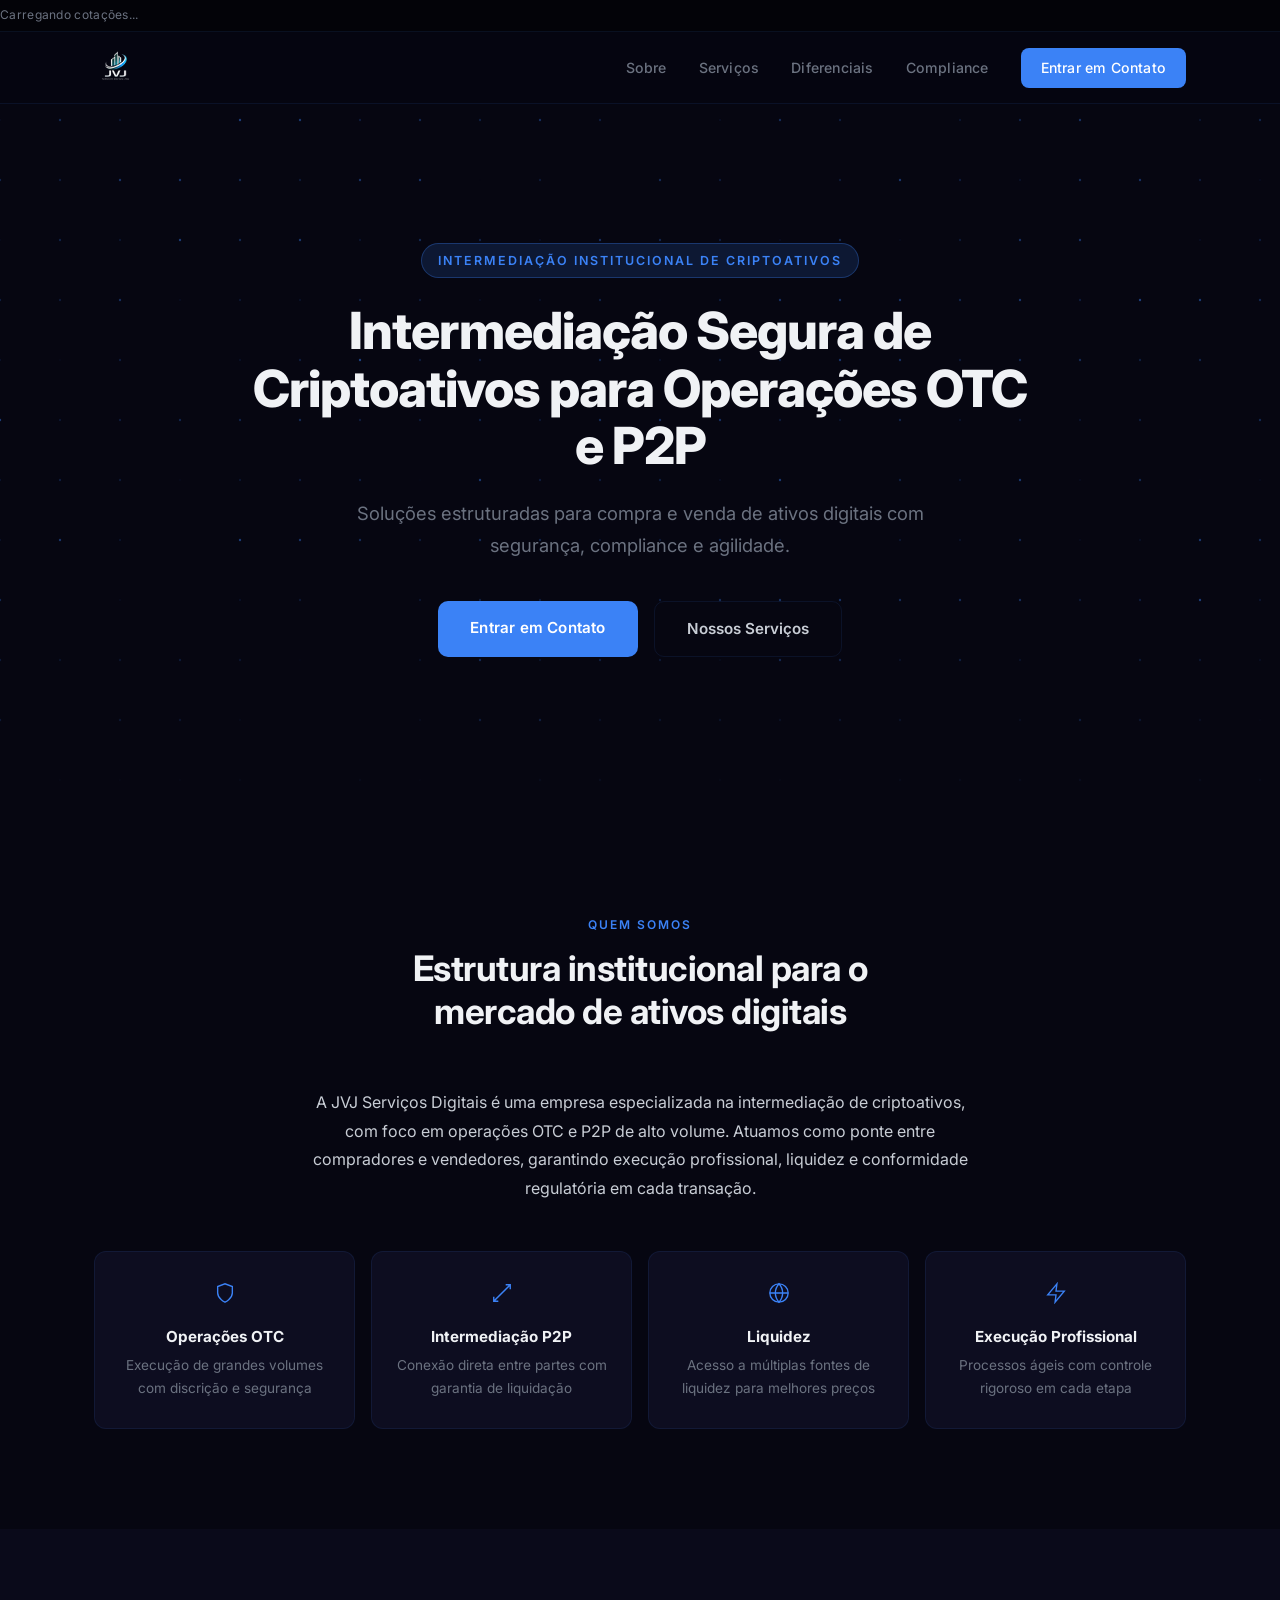
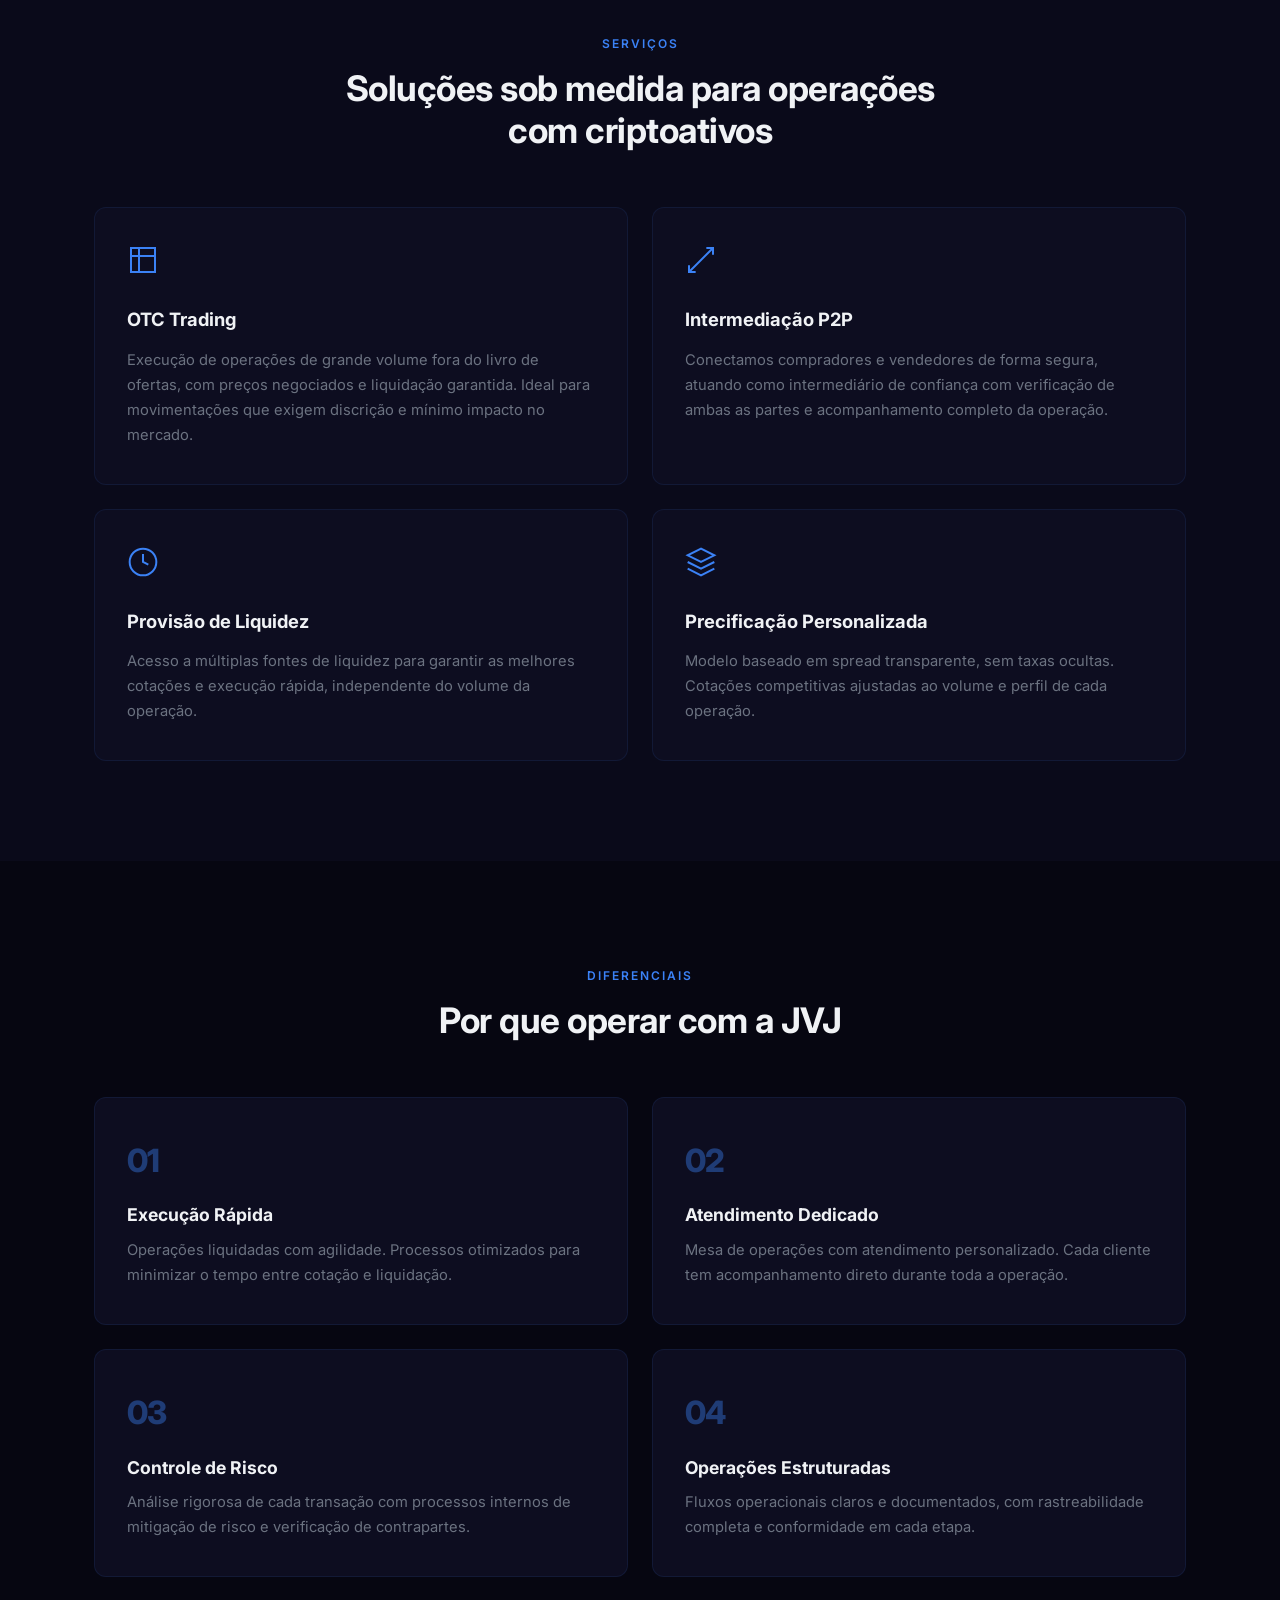
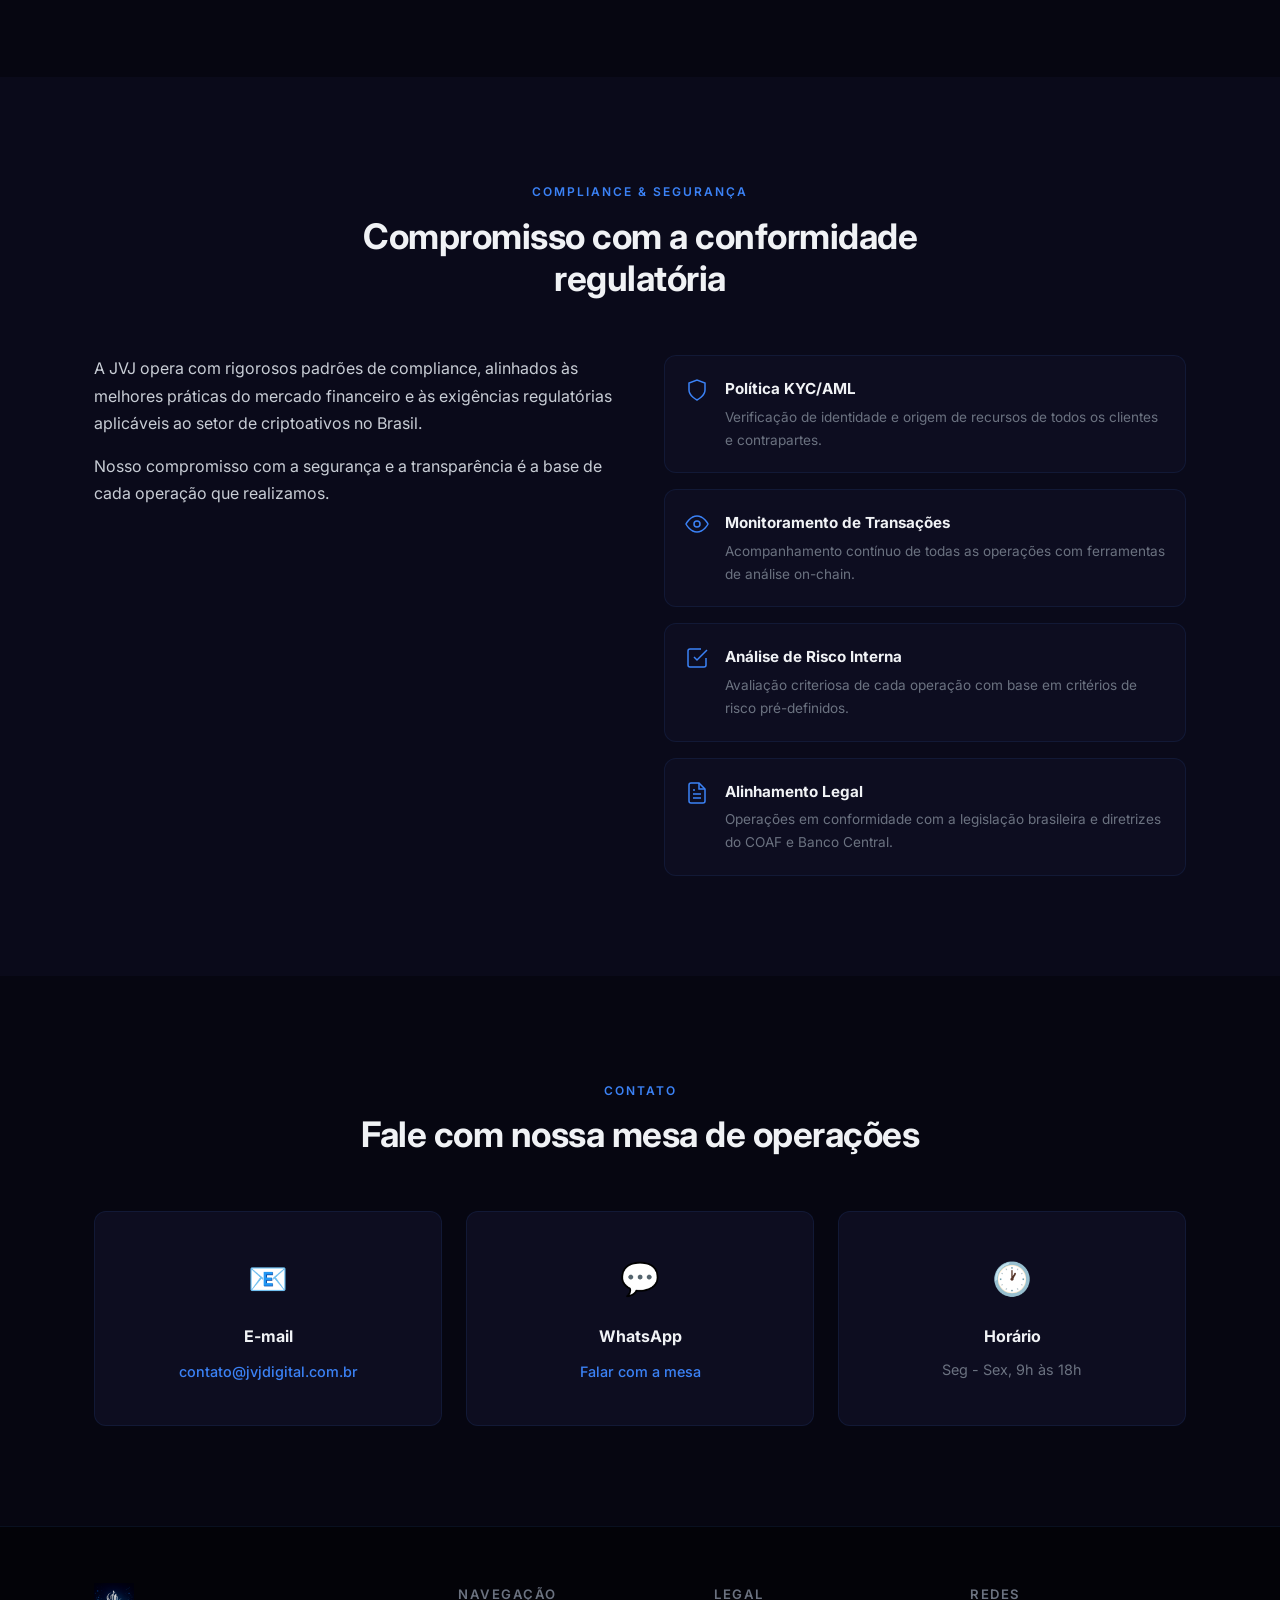
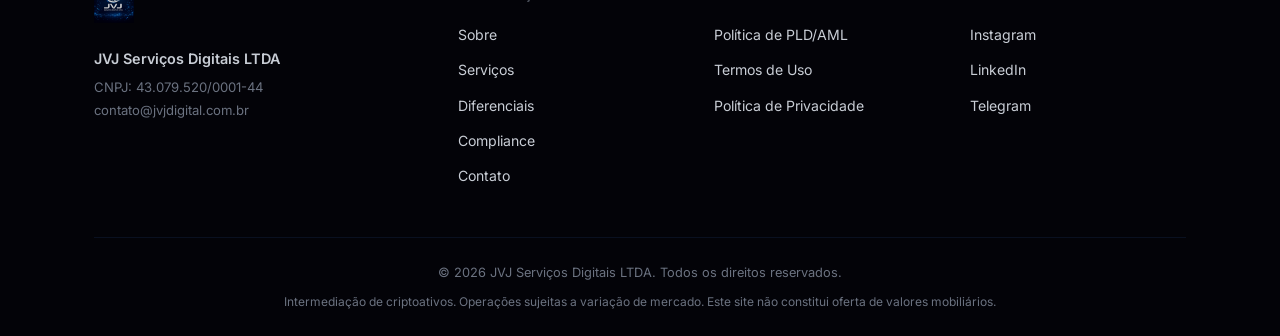
==== index.html @ 4f60c13e "feat: site institucional JVJ Serviços Digitais" ====
<!DOCTYPE html>
<html lang="pt-BR">
<head>
  <meta charset="UTF-8">
  <meta name="viewport" content="width=device-width, initial-scale=1.0">
  <title>JVJ Serviços Digitais | Intermediação Institucional de Criptoativos</title>
  <link rel="stylesheet" href="style.css">
  <link rel="preconnect" href="https://fonts.googleapis.com">
  <link rel="preconnect" href="https://fonts.gstatic.com" crossorigin>
  <link href="https://fonts.googleapis.com/css2?family=Inter:wght@300;400;500;600;700;800&display=swap" rel="stylesheet">
</head>
<body>

  <!-- Ticker -->
  <div class="ticker-bar">
    <div class="ticker-track">
      <div class="ticker-content" id="tickerContent">
        <span class="ticker-item">Carregando cotações...</span>
      </div>
    </div>
  </div>

  <!-- Header -->
  <header class="header">
    <div class="container header-inner">
      <a href="#" class="logo">
        <img src="jvj_logo_transparent.png" alt="JVJ Digital" class="logo-img">
      </a>
      <nav class="nav" aria-label="Navegação principal">
        <a href="#sobre">Sobre</a>
        <a href="#servicos">Serviços</a>
        <a href="#diferenciais">Diferenciais</a>
        <a href="#compliance">Compliance</a>
        <a href="#contato" class="btn-nav">Entrar em Contato</a>
      </nav>
      <button class="mobile-toggle" aria-label="Abrir menu" id="menuToggle">
        <span></span><span></span><span></span>
      </button>
    </div>
  </header>

  <!-- Hero -->
  <section class="hero">
    <canvas id="heroCanvas"></canvas>
    <div class="container hero-content">
      <div class="hero-label">Intermediação Institucional de Criptoativos</div>
      <h1>Intermediação Segura de Criptoativos para Operações OTC e P2P</h1>
      <p class="hero-sub">Soluções estruturadas para compra e venda de ativos digitais com segurança, compliance e agilidade.</p>
      <div class="hero-actions">
        <a href="#contato" class="btn-primary">Entrar em Contato</a>
        <a href="#servicos" class="btn-ghost">Nossos Serviços</a>
      </div>
    </div>
  </section>

  <!-- Sobre -->
  <section id="sobre" class="section sobre">
    <div class="container">
      <div class="section-header">
        <span class="section-label">Quem Somos</span>
        <h2>Estrutura institucional para o mercado de ativos digitais</h2>
      </div>
      <p class="sobre-desc">A JVJ Serviços Digitais é uma empresa especializada na intermediação de criptoativos, com foco em operações OTC e P2P de alto volume. Atuamos como ponte entre compradores e vendedores, garantindo execução profissional, liquidez e conformidade regulatória em cada transação.</p>
      <div class="sobre-stats">
        <div class="stat">
          <div class="stat-icon">
            <svg width="22" height="22" viewBox="0 0 24 24" fill="none" stroke="currentColor" stroke-width="1.5"><path d="M12 22s8-4 8-10V5l-8-3-8 3v7c0 6 8 10 8 10z"/></svg>
          </div>
          <div>
            <strong>Operações OTC</strong>
            <p>Execução de grandes volumes com discrição e segurança</p>
          </div>
        </div>
        <div class="stat">
          <div class="stat-icon">
            <svg width="22" height="22" viewBox="0 0 24 24" fill="none" stroke="currentColor" stroke-width="1.5"><path d="M16 3h5v5M4 20L21 3M8 21H3v-5M20 4L3 21"/></svg>
          </div>
          <div>
            <strong>Intermediação P2P</strong>
            <p>Conexão direta entre partes com garantia de liquidação</p>
          </div>
        </div>
        <div class="stat">
          <div class="stat-icon">
            <svg width="22" height="22" viewBox="0 0 24 24" fill="none" stroke="currentColor" stroke-width="1.5"><circle cx="12" cy="12" r="10"/><path d="M2 12h20M12 2a15.3 15.3 0 014 10 15.3 15.3 0 01-4 10 15.3 15.3 0 01-4-10A15.3 15.3 0 0112 2z"/></svg>
          </div>
          <div>
            <strong>Liquidez</strong>
            <p>Acesso a múltiplas fontes de liquidez para melhores preços</p>
          </div>
        </div>
        <div class="stat">
          <div class="stat-icon">
            <svg width="22" height="22" viewBox="0 0 24 24" fill="none" stroke="currentColor" stroke-width="1.5"><path d="M13 2L3 14h9l-1 8 10-12h-9l1-8z"/></svg>
          </div>
          <div>
            <strong>Execução Profissional</strong>
            <p>Processos ágeis com controle rigoroso em cada etapa</p>
          </div>
        </div>
      </div>
    </div>
  </section>

  <!-- Serviços -->
  <section id="servicos" class="section servicos">
    <div class="container">
      <div class="section-header">
        <span class="section-label">Serviços</span>
        <h2>Soluções sob medida para operações com criptoativos</h2>
      </div>
      <div class="services-grid">
        <div class="service-card">
          <div class="service-icon">
            <svg width="32" height="32" viewBox="0 0 24 24" fill="none" stroke="currentColor" stroke-width="1.5"><path d="M3 3h18v18H3z"/><path d="M3 9h18M9 3v18"/></svg>
          </div>
          <h3>OTC Trading</h3>
          <p>Execução de operações de grande volume fora do livro de ofertas, com preços negociados e liquidação garantida. Ideal para movimentações que exigem discrição e mínimo impacto no mercado.</p>
        </div>
        <div class="service-card">
          <div class="service-icon">
            <svg width="32" height="32" viewBox="0 0 24 24" fill="none" stroke="currentColor" stroke-width="1.5"><path d="M16 3h5v5M4 20L21 3M8 21H3v-5M20 4L3 21"/></svg>
          </div>
          <h3>Intermediação P2P</h3>
          <p>Conectamos compradores e vendedores de forma segura, atuando como intermediário de confiança com verificação de ambas as partes e acompanhamento completo da operação.</p>
        </div>
        <div class="service-card">
          <div class="service-icon">
            <svg width="32" height="32" viewBox="0 0 24 24" fill="none" stroke="currentColor" stroke-width="1.5"><circle cx="12" cy="12" r="10"/><path d="M12 6v6l4 2"/></svg>
          </div>
          <h3>Provisão de Liquidez</h3>
          <p>Acesso a múltiplas fontes de liquidez para garantir as melhores cotações e execução rápida, independente do volume da operação.</p>
        </div>
        <div class="service-card">
          <div class="service-icon">
            <svg width="32" height="32" viewBox="0 0 24 24" fill="none" stroke="currentColor" stroke-width="1.5"><path d="M12 2L2 7l10 5 10-5-10-5z"/><path d="M2 17l10 5 10-5M2 12l10 5 10-5"/></svg>
          </div>
          <h3>Precificação Personalizada</h3>
          <p>Modelo baseado em spread transparente, sem taxas ocultas. Cotações competitivas ajustadas ao volume e perfil de cada operação.</p>
        </div>
      </div>
    </div>
  </section>

  <!-- Diferenciais -->
  <section id="diferenciais" class="section diferenciais">
    <div class="container">
      <div class="section-header">
        <span class="section-label">Diferenciais</span>
        <h2>Por que operar com a JVJ</h2>
      </div>
      <div class="diff-grid">
        <div class="diff-item">
          <div class="diff-number">01</div>
          <h3>Execução Rápida</h3>
          <p>Operações liquidadas com agilidade. Processos otimizados para minimizar o tempo entre cotação e liquidação.</p>
        </div>
        <div class="diff-item">
          <div class="diff-number">02</div>
          <h3>Atendimento Dedicado</h3>
          <p>Mesa de operações com atendimento personalizado. Cada cliente tem acompanhamento direto durante toda a operação.</p>
        </div>
        <div class="diff-item">
          <div class="diff-number">03</div>
          <h3>Controle de Risco</h3>
          <p>Análise rigorosa de cada transação com processos internos de mitigação de risco e verificação de contrapartes.</p>
        </div>
        <div class="diff-item">
          <div class="diff-number">04</div>
          <h3>Operações Estruturadas</h3>
          <p>Fluxos operacionais claros e documentados, com rastreabilidade completa e conformidade em cada etapa.</p>
        </div>
      </div>
    </div>
  </section>

  <!-- Compliance -->
  <section id="compliance" class="section compliance">
    <div class="container">
      <div class="section-header">
        <span class="section-label">Compliance & Segurança</span>
        <h2>Compromisso com a conformidade regulatória</h2>
      </div>
      <div class="compliance-content">
        <div class="compliance-text">
          <p>A JVJ opera com rigorosos padrões de compliance, alinhados às melhores práticas do mercado financeiro e às exigências regulatórias aplicáveis ao setor de criptoativos no Brasil.</p>
          <p>Nosso compromisso com a segurança e a transparência é a base de cada operação que realizamos.</p>
        </div>
        <div class="compliance-grid">
          <div class="compliance-item">
            <div class="compliance-icon">
              <svg width="24" height="24" viewBox="0 0 24 24" fill="none" stroke="currentColor" stroke-width="1.5"><path d="M12 22s8-4 8-10V5l-8-3-8 3v7c0 6 8 10 8 10z"/></svg>
            </div>
            <div>
              <h4>Política KYC/AML</h4>
              <p>Verificação de identidade e origem de recursos de todos os clientes e contrapartes.</p>
            </div>
          </div>
          <div class="compliance-item">
            <div class="compliance-icon">
              <svg width="24" height="24" viewBox="0 0 24 24" fill="none" stroke="currentColor" stroke-width="1.5"><path d="M1 12s4-8 11-8 11 8 11 8-4 8-11 8-11-8-11-8z"/><circle cx="12" cy="12" r="3"/></svg>
            </div>
            <div>
              <h4>Monitoramento de Transações</h4>
              <p>Acompanhamento contínuo de todas as operações com ferramentas de análise on-chain.</p>
            </div>
          </div>
          <div class="compliance-item">
            <div class="compliance-icon">
              <svg width="24" height="24" viewBox="0 0 24 24" fill="none" stroke="currentColor" stroke-width="1.5"><path d="M9 11l3 3L22 4"/><path d="M21 12v7a2 2 0 01-2 2H5a2 2 0 01-2-2V5a2 2 0 012-2h11"/></svg>
            </div>
            <div>
              <h4>Análise de Risco Interna</h4>
              <p>Avaliação criteriosa de cada operação com base em critérios de risco pré-definidos.</p>
            </div>
          </div>
          <div class="compliance-item">
            <div class="compliance-icon">
              <svg width="24" height="24" viewBox="0 0 24 24" fill="none" stroke="currentColor" stroke-width="1.5"><path d="M14 2H6a2 2 0 00-2 2v16a2 2 0 002 2h12a2 2 0 002-2V8z"/><path d="M14 2v6h6M16 13H8M16 17H8M10 9H8"/></svg>
            </div>
            <div>
              <h4>Alinhamento Legal</h4>
              <p>Operações em conformidade com a legislação brasileira e diretrizes do COAF e Banco Central.</p>
            </div>
          </div>
        </div>
      </div>
    </div>
  </section>

  <!-- Contato -->
  <section id="contato" class="section contato">
    <div class="container">
      <div class="section-header">
        <span class="section-label">Contato</span>
        <h2>Fale com nossa mesa de operações</h2>
      </div>
      <div class="contato-grid">
        <div class="contato-card">
          <div class="contato-icon">📧</div>
          <h4>E-mail</h4>
          <a href="mailto:contato@jvjdigital.com.br">contato@jvjdigital.com.br</a>
        </div>
        <div class="contato-card">
          <div class="contato-icon">💬</div>
          <h4>WhatsApp</h4>
          <a href="#">Falar com a mesa</a>
        </div>
        <div class="contato-card">
          <div class="contato-icon">🕐</div>
          <h4>Horário</h4>
          <p>Seg - Sex, 9h às 18h</p>
        </div>
      </div>
    </div>
  </section>

  <!-- Footer -->
  <footer class="footer">
    <div class="container">
      <div class="footer-top">
        <div class="footer-col footer-brand">
          <img src="jvj_logo_dark.png" alt="JVJ Digital" class="footer-logo">
          <p class="footer-company">JVJ Serviços Digitais LTDA</p>
          <p class="footer-cnpj">CNPJ: 43.079.520/0001-44</p>
          <p class="footer-email">contato@jvjdigital.com.br</p>
        </div>
        <div class="footer-col">
          <h4>Navegação</h4>
          <ul>
            <li><a href="#sobre">Sobre</a></li>
            <li><a href="#servicos">Serviços</a></li>
            <li><a href="#diferenciais">Diferenciais</a></li>
            <li><a href="#compliance">Compliance</a></li>
            <li><a href="#contato">Contato</a></li>
          </ul>
        </div>
        <div class="footer-col">
          <h4>Legal</h4>
          <ul>
            <li><a href="#">Política de PLD/AML</a></li>
            <li><a href="#">Termos de Uso</a></li>
            <li><a href="#">Política de Privacidade</a></li>
          </ul>
        </div>
        <div class="footer-col">
          <h4>Redes</h4>
          <ul>
            <li><a href="#">Instagram</a></li>
            <li><a href="#">LinkedIn</a></li>
            <li><a href="#">Telegram</a></li>
          </ul>
        </div>
      </div>
      <div class="footer-bottom">
        <p>&copy; 2026 JVJ Serviços Digitais LTDA. Todos os direitos reservados.</p>
        <p class="footer-disclaimer">Intermediação de criptoativos. Operações sujeitas a variação de mercado. Este site não constitui oferta de valores mobiliários.</p>
      </div>
    </div>
  </footer>

  <script src="main.js"></script>
</body>
</html>
---- style.css ----
:root {
  --bg: #060611;
  --bg-alt: #0a0a1a;
  --bg-card: #0d0d20;
  --border: rgba(59, 130, 246, 0.1);
  --border-hover: rgba(59, 130, 246, 0.3);
  --accent: #3b82f6;
  --accent-glow: rgba(59, 130, 246, 0.15);
  --gold: #c9a84c;
  --text: #c8cdd5;
  --text-muted: #6b7280;
  --text-heading: #f0f2f5;
  --radius: 12px;
}

* { margin: 0; padding: 0; box-sizing: border-box; }

body {
  font-family: 'Inter', -apple-system, sans-serif;
  background: var(--bg);
  color: var(--text);
  line-height: 1.7;
  -webkit-font-smoothing: antialiased;
}

a { text-decoration: none; color: inherit; }
ul { list-style: none; }

.container {
  max-width: 1140px;
  margin: 0 auto;
  padding: 0 24px;
}

/* === TICKER === */
.ticker-bar {
  position: fixed;
  top: 0;
  left: 0;
  right: 0;
  height: 32px;
  background: #030308;
  border-bottom: 1px solid var(--border);
  z-index: 200;
  overflow: hidden;
}

.ticker-track {
  height: 100%;
  display: flex;
  align-items: center;
}

.ticker-content {
  display: flex;
  gap: 48px;
  white-space: nowrap;
  animation: ticker-scroll 20s linear infinite;
}

.ticker-item {
  font-size: 0.75rem;
  color: var(--text-muted);
  display: inline-flex;
  align-items: center;
  gap: 6px;
  letter-spacing: 0.3px;
}

.ticker-item strong { color: var(--text-heading); font-weight: 600; }
.ticker-up { color: #22c55e; font-size: 0.7rem; }
.ticker-down { color: #ef4444; font-size: 0.7rem; }

@keyframes ticker-scroll {
  0% { transform: translateX(0); }
  100% { transform: translateX(-50%); }
}

/* === HEADER === */
.header {
  position: fixed;
  top: 32px;
  left: 0;
  right: 0;
  height: 72px;
  background: rgba(6, 6, 17, 0.9);
  backdrop-filter: blur(16px);
  border-bottom: 1px solid var(--border);
  z-index: 150;
}

.header-inner {
  display: flex;
  align-items: center;
  justify-content: space-between;
  height: 72px;
}

.logo { display: flex; align-items: center; }
.logo-img { height: 44px; width: auto; }

.nav {
  display: flex;
  align-items: center;
  gap: 32px;
}

.nav a {
  font-size: 0.88rem;
  font-weight: 500;
  color: var(--text-muted);
  transition: color 0.2s;
  letter-spacing: 0.2px;
}

.nav a:hover { color: var(--text-heading); }

.btn-nav {
  background: var(--accent);
  color: #fff !important;
  padding: 8px 20px;
  border-radius: 8px;
  font-weight: 600;
  transition: all 0.2s;
}

.btn-nav:hover {
  background: #2563eb;
  box-shadow: 0 0 20px var(--accent-glow);
}

.mobile-toggle {
  display: none;
  flex-direction: column;
  gap: 5px;
  background: none;
  border: none;
  cursor: pointer;
  padding: 4px;
}

.mobile-toggle span {
  display: block;
  width: 22px;
  height: 2px;
  background: var(--text);
  border-radius: 2px;
  transition: all 0.3s;
}

/* === HERO === */
.hero {
  position: relative;
  padding: 210px 0 120px;
  text-align: center;
  overflow: hidden;
  min-height: 90vh;
  display: flex;
  align-items: center;
}

#heroCanvas {
  position: absolute;
  inset: 0;
  width: 100%;
  height: 100%;
  pointer-events: none;
}

.hero::after {
  content: '';
  position: absolute;
  bottom: 0;
  left: 0;
  right: 0;
  height: 200px;
  background: linear-gradient(to top, var(--bg), transparent);
  pointer-events: none;
}

.hero-content {
  position: relative;
  z-index: 2;
}

.hero-label {
  display: inline-block;
  font-size: 0.78rem;
  font-weight: 600;
  letter-spacing: 2px;
  text-transform: uppercase;
  color: var(--accent);
  margin-bottom: 24px;
  padding: 6px 16px;
  border: 1px solid var(--border-hover);
  border-radius: 20px;
  background: var(--accent-glow);
}

.hero h1 {
  font-size: 3.2rem;
  font-weight: 800;
  color: var(--text-heading);
  max-width: 800px;
  margin: 0 auto 24px;
  line-height: 1.12;
  letter-spacing: -1px;
}

.hero-sub {
  font-size: 1.15rem;
  color: var(--text-muted);
  max-width: 580px;
  margin: 0 auto 40px;
  line-height: 1.7;
}

.hero-actions {
  display: flex;
  justify-content: center;
  gap: 16px;
}

.btn-primary {
  display: inline-block;
  background: var(--accent);
  color: #fff;
  padding: 14px 32px;
  border-radius: 10px;
  font-weight: 600;
  font-size: 0.95rem;
  transition: all 0.25s;
  letter-spacing: 0.2px;
}

.btn-primary:hover {
  background: #2563eb;
  transform: translateY(-2px);
  box-shadow: 0 8px 30px var(--accent-glow);
}

.btn-ghost {
  display: inline-block;
  padding: 14px 32px;
  border-radius: 10px;
  font-weight: 600;
  font-size: 0.95rem;
  color: var(--text);
  border: 1px solid var(--border);
  transition: all 0.25s;
}

.btn-ghost:hover {
  border-color: var(--border-hover);
  background: rgba(59, 130, 246, 0.05);
}

/* === SECTIONS === */
.section {
  padding: 100px 0;
  opacity: 0;
  transform: translateY(30px);
  transition: opacity 0.7s ease, transform 0.7s ease;
}

.section.visible {
  opacity: 1;
  transform: translateY(0);
}

.section-header {
  text-align: center;
  margin-bottom: 56px;
}

.section-label {
  display: inline-block;
  font-size: 0.75rem;
  font-weight: 600;
  letter-spacing: 2px;
  text-transform: uppercase;
  color: var(--accent);
  margin-bottom: 12px;
}

.section-header h2 {
  font-size: 2.2rem;
  font-weight: 700;
  color: var(--text-heading);
  max-width: 600px;
  margin: 0 auto;
  line-height: 1.2;
  letter-spacing: -0.5px;
}

/* === SOBRE === */
.sobre { background: var(--bg); }

.sobre-desc {
  text-align: center;
  max-width: 680px;
  margin: 0 auto 48px;
  font-size: 1rem;
  color: var(--text);
  line-height: 1.8;
}

.sobre-stats {
  display: grid;
  grid-template-columns: repeat(4, 1fr);
  gap: 16px;
}

.stat {
  display: flex;
  flex-direction: column;
  align-items: center;
  text-align: center;
  gap: 12px;
  padding: 28px 20px;
  border: 1px solid var(--border);
  border-radius: var(--radius);
  transition: border-color 0.3s;
  background: var(--bg-card);
}

.stat:hover { border-color: var(--border-hover); }

.stat-icon {
  color: var(--accent);
  flex-shrink: 0;
  margin-top: 2px;
}

.stat strong {
  display: block;
  color: var(--text-heading);
  font-size: 0.95rem;
  margin-bottom: 4px;
}

.stat p {
  font-size: 0.85rem;
  color: var(--text-muted);
  margin: 0;
}

/* === SERVIÇOS === */
.servicos { background: var(--bg-alt); }

.services-grid {
  display: grid;
  grid-template-columns: repeat(2, 1fr);
  gap: 24px;
}

.service-card {
  padding: 36px 32px;
  border: 1px solid var(--border);
  border-radius: var(--radius);
  background: var(--bg-card);
  transition: all 0.3s;
}

.service-card:hover {
  border-color: var(--border-hover);
  box-shadow: 0 0 40px var(--accent-glow);
  transform: translateY(-2px);
}

.service-icon {
  color: var(--accent);
  margin-bottom: 20px;
}

.service-card h3 {
  font-size: 1.15rem;
  font-weight: 700;
  color: var(--text-heading);
  margin-bottom: 12px;
}

.service-card p {
  font-size: 0.92rem;
  color: var(--text-muted);
  line-height: 1.7;
}

/* === DIFERENCIAIS === */
.diferenciais { background: var(--bg); }

.diff-grid {
  display: grid;
  grid-template-columns: repeat(2, 1fr);
  gap: 24px;
}

.diff-item {
  padding: 36px 32px;
  border: 1px solid var(--border);
  border-radius: var(--radius);
  background: var(--bg-card);
  transition: border-color 0.3s;
}

.diff-item:hover { border-color: var(--border-hover); }

.diff-number {
  font-size: 2rem;
  font-weight: 800;
  color: var(--accent);
  opacity: 0.4;
  margin-bottom: 12px;
  letter-spacing: -1px;
}

.diff-item h3 {
  font-size: 1.1rem;
  font-weight: 700;
  color: var(--text-heading);
  margin-bottom: 8px;
}

.diff-item p {
  font-size: 0.92rem;
  color: var(--text-muted);
}

/* === COMPLIANCE === */
.compliance { background: var(--bg-alt); }

.compliance-content {
  display: grid;
  grid-template-columns: 1fr 1fr;
  gap: 48px;
}

.compliance-text p {
  font-size: 1rem;
  margin-bottom: 16px;
  color: var(--text);
}

.compliance-grid {
  display: flex;
  flex-direction: column;
  gap: 16px;
}

.compliance-item {
  display: flex;
  gap: 16px;
  padding: 20px;
  border: 1px solid var(--border);
  border-radius: var(--radius);
  background: var(--bg-card);
  transition: border-color 0.3s;
}

.compliance-item:hover { border-color: var(--border-hover); }

.compliance-icon {
  color: var(--accent);
  flex-shrink: 0;
  margin-top: 2px;
}

.compliance-item h4 {
  font-size: 0.95rem;
  color: var(--text-heading);
  margin-bottom: 4px;
}

.compliance-item p {
  font-size: 0.85rem;
  color: var(--text-muted);
  margin: 0;
}

/* === CONTATO === */
.contato { background: var(--bg); }

.contato-grid {
  display: grid;
  grid-template-columns: repeat(3, 1fr);
  gap: 24px;
}

.contato-card {
  text-align: center;
  padding: 40px 24px;
  border: 1px solid var(--border);
  border-radius: var(--radius);
  background: var(--bg-card);
  transition: border-color 0.3s;
}

.contato-card:hover { border-color: var(--border-hover); }

.contato-icon { font-size: 2rem; margin-bottom: 16px; }

.contato-card h4 {
  color: var(--text-heading);
  margin-bottom: 8px;
  font-size: 1rem;
}

.contato-card a {
  color: var(--accent);
  font-size: 0.9rem;
  font-weight: 500;
  transition: color 0.2s;
}

.contato-card a:hover { color: #60a5fa; }

.contato-card p {
  color: var(--text-muted);
  font-size: 0.9rem;
}

/* === FOOTER === */
.footer {
  background: #030308;
  border-top: 1px solid var(--border);
  padding-top: 56px;
}

.footer-top {
  display: grid;
  grid-template-columns: 1.5fr 1fr 1fr 1fr;
  gap: 40px;
  padding-bottom: 40px;
}

.footer-logo {
  height: 40px;
  width: auto;
  margin-bottom: 16px;
  opacity: 0.85;
}

.footer-company {
  font-size: 0.9rem;
  color: var(--text);
  font-weight: 600;
  margin-bottom: 4px;
}

.footer-cnpj, .footer-email {
  font-size: 0.82rem;
  color: var(--text-muted);
  line-height: 1.8;
}

.footer-col h4 {
  font-size: 0.82rem;
  font-weight: 600;
  text-transform: uppercase;
  letter-spacing: 1.5px;
  color: var(--text-muted);
  margin-bottom: 16px;
}

.footer-col li { margin-bottom: 8px; }

.footer-col a {
  font-size: 0.88rem;
  color: var(--text);
  transition: color 0.2s;
}

.footer-col a:hover { color: var(--accent); }

.footer-bottom {
  border-top: 1px solid var(--border);
  padding: 24px 0;
  text-align: center;
}

.footer-bottom p {
  font-size: 0.8rem;
  color: var(--text-muted);
}

.footer-disclaimer {
  margin-top: 8px;
  font-size: 0.75rem !important;
  color: #3a3a4a;
}

/* === RESPONSIVE === */
@media (max-width: 900px) {
  .hero h1 { font-size: 2.2rem; }
  .sobre-stats { grid-template-columns: 1fr 1fr; }
  .compliance-content { grid-template-columns: 1fr; }
  .services-grid,
  .diff-grid { grid-template-columns: 1fr; }
  .contato-grid { grid-template-columns: 1fr; }
  .footer-top { grid-template-columns: 1fr 1fr; gap: 32px; }
}

@media (max-width: 640px) {
  .hero { padding: 160px 0 80px; min-height: auto; }
  .hero h1 { font-size: 1.8rem; }
  .hero-actions { flex-direction: column; align-items: center; }
  .section { padding: 64px 0; }
  .section-header h2 { font-size: 1.6rem; }
  .sobre-stats { grid-template-columns: 1fr; }
  .sobre-stats { grid-template-columns: 1fr; }
  .footer-top { grid-template-columns: 1fr; text-align: center; }

  .nav {
    position: fixed;
    top: 104px;
    left: 0;
    right: 0;
    background: var(--bg);
    flex-direction: column;
    padding: 24px;
    gap: 16px;
    border-bottom: 1px solid var(--border);
    transform: translateY(-120%);
    transition: transform 0.3s;
  }

  .nav.open { transform: translateY(0); }

  .mobile-toggle { display: flex; }

  .mobile-toggle.active span:nth-child(1) { transform: rotate(45deg) translate(5px, 5px); }
  .mobile-toggle.active span:nth-child(2) { opacity: 0; }
  .mobile-toggle.active span:nth-child(3) { transform: rotate(-45deg) translate(5px, -5px); }
}
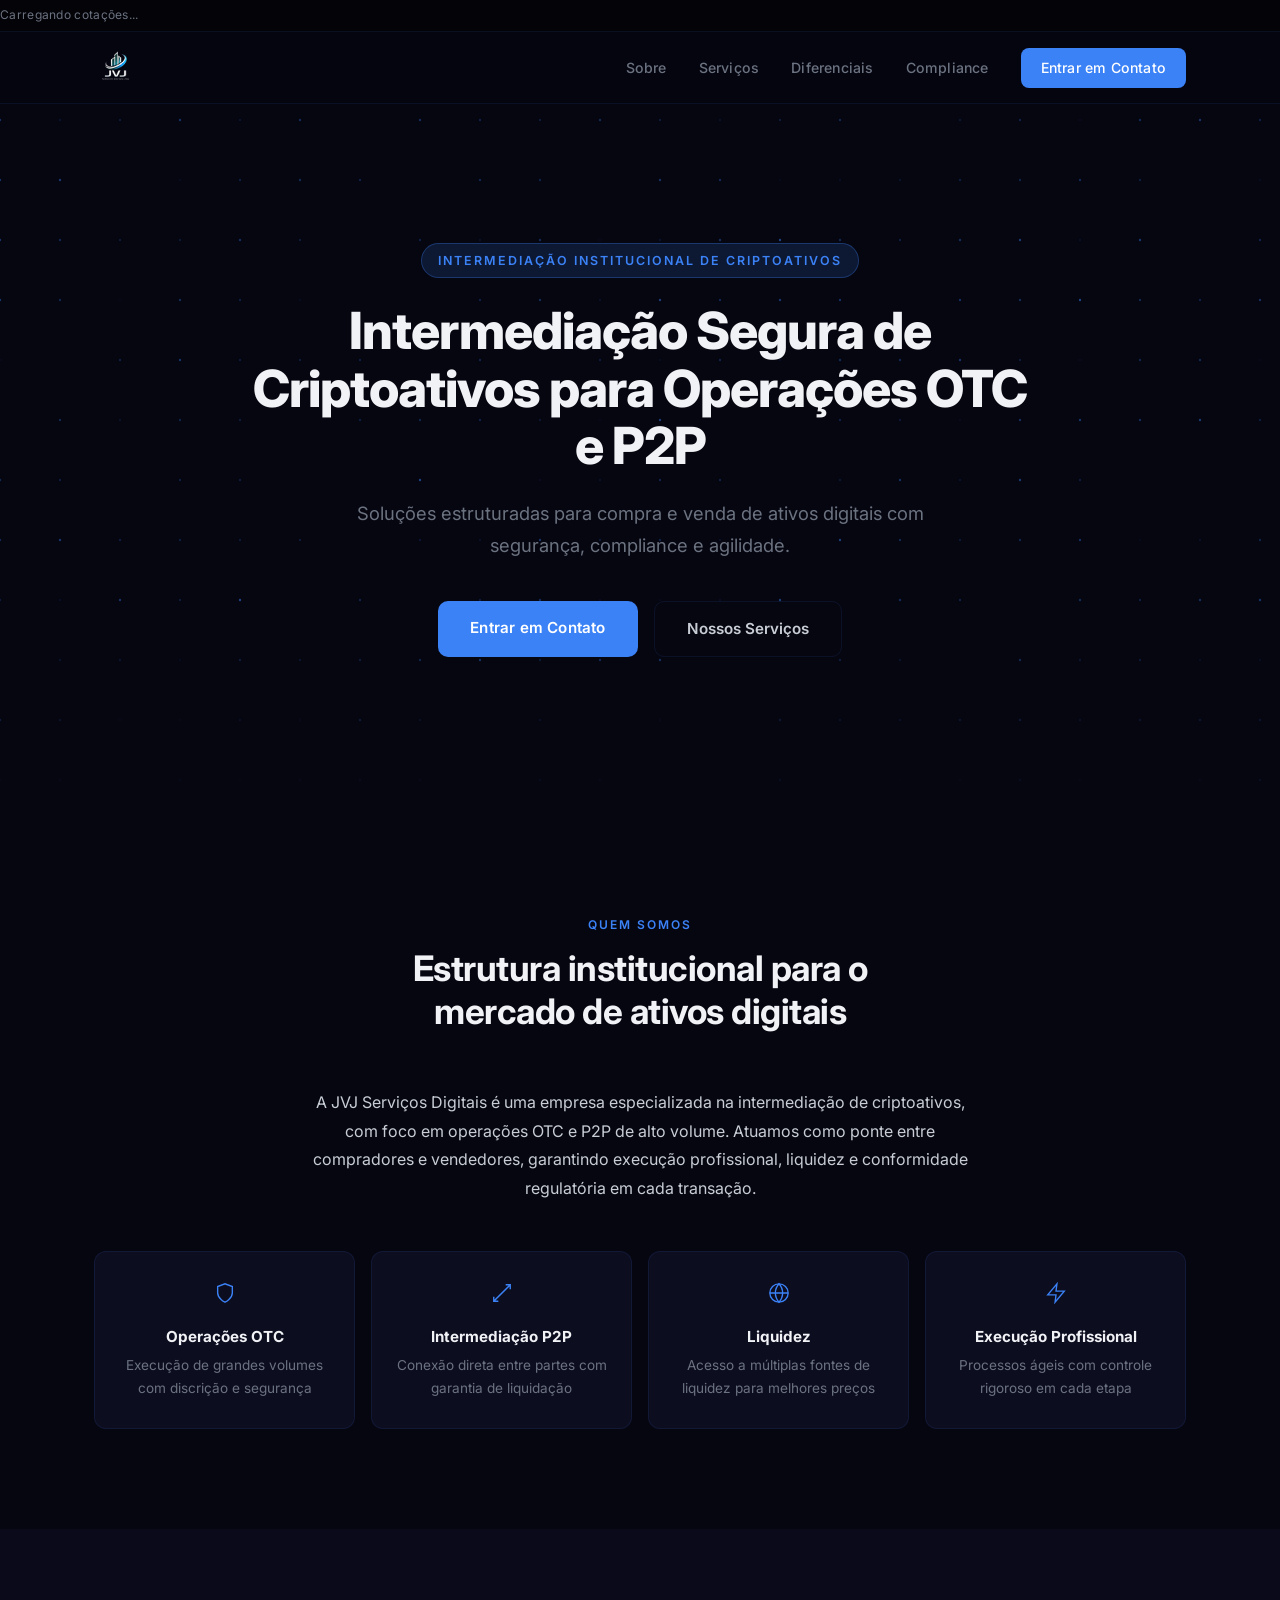
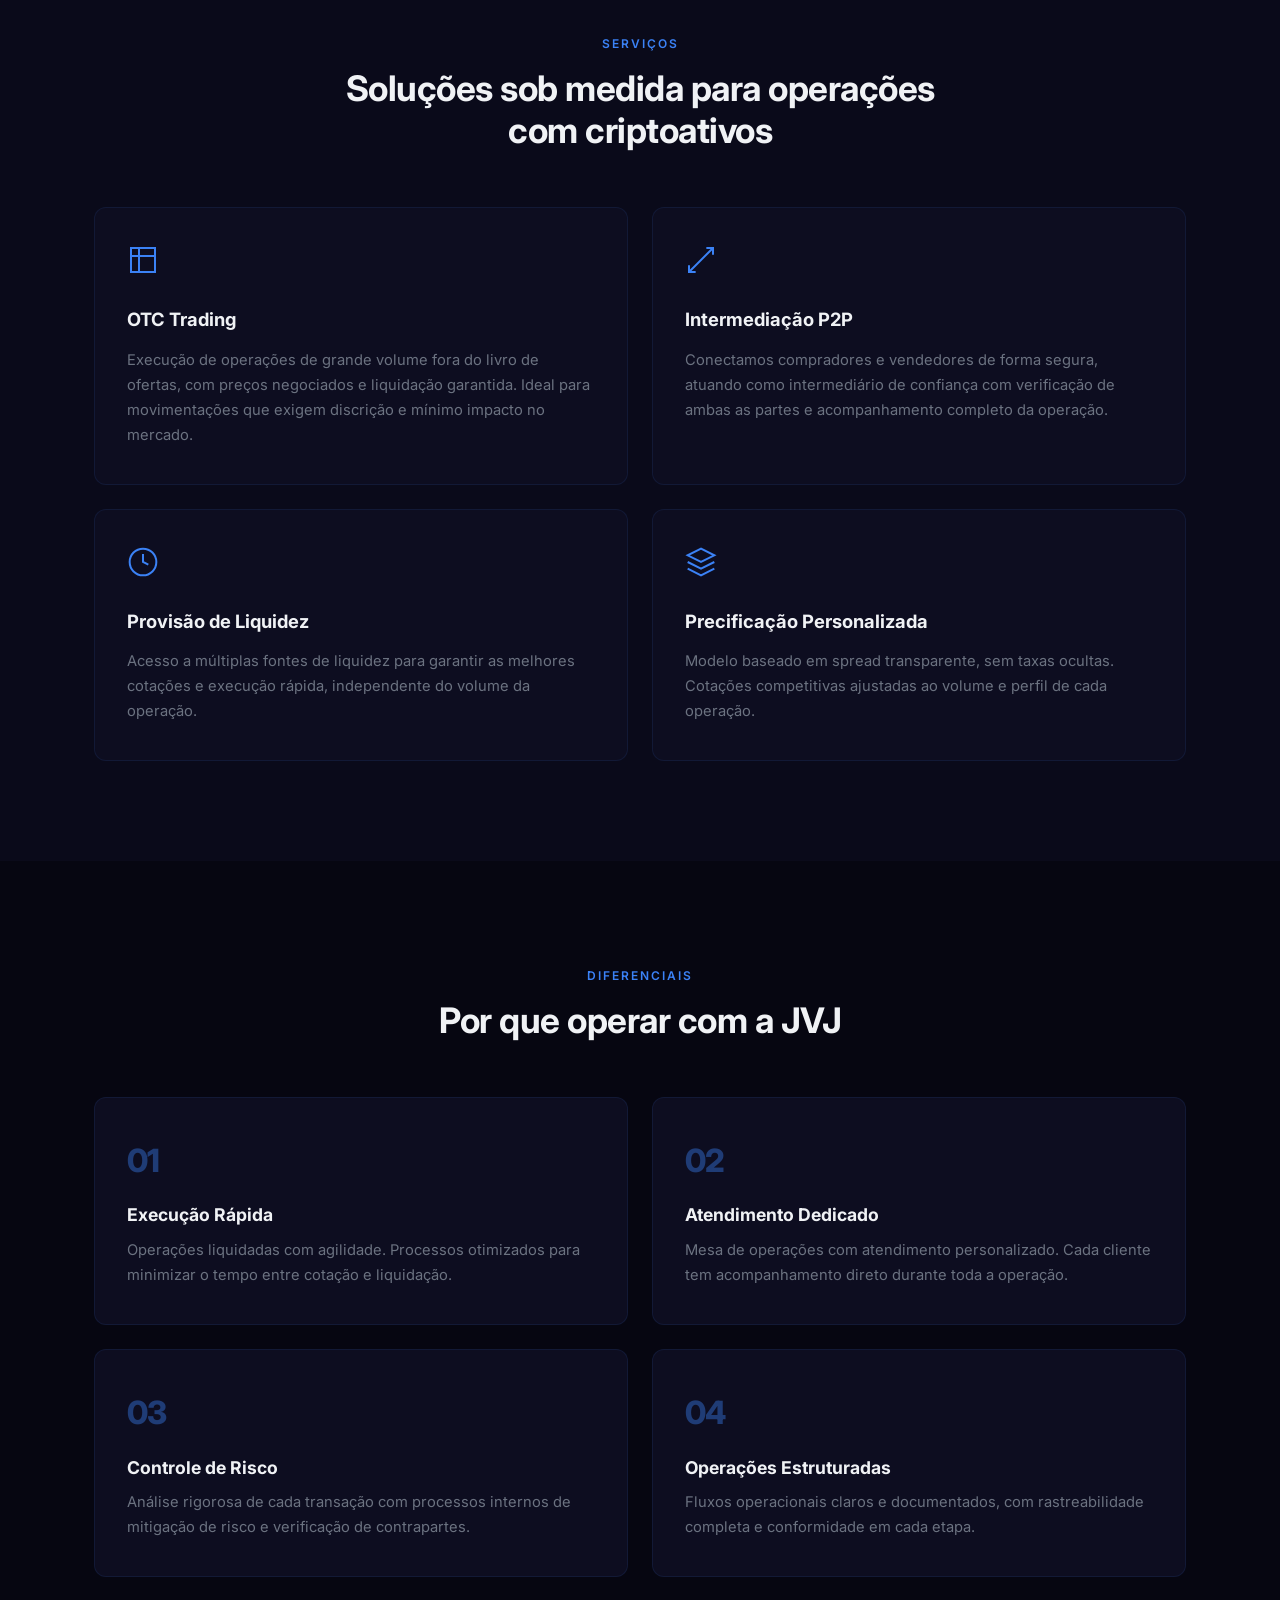
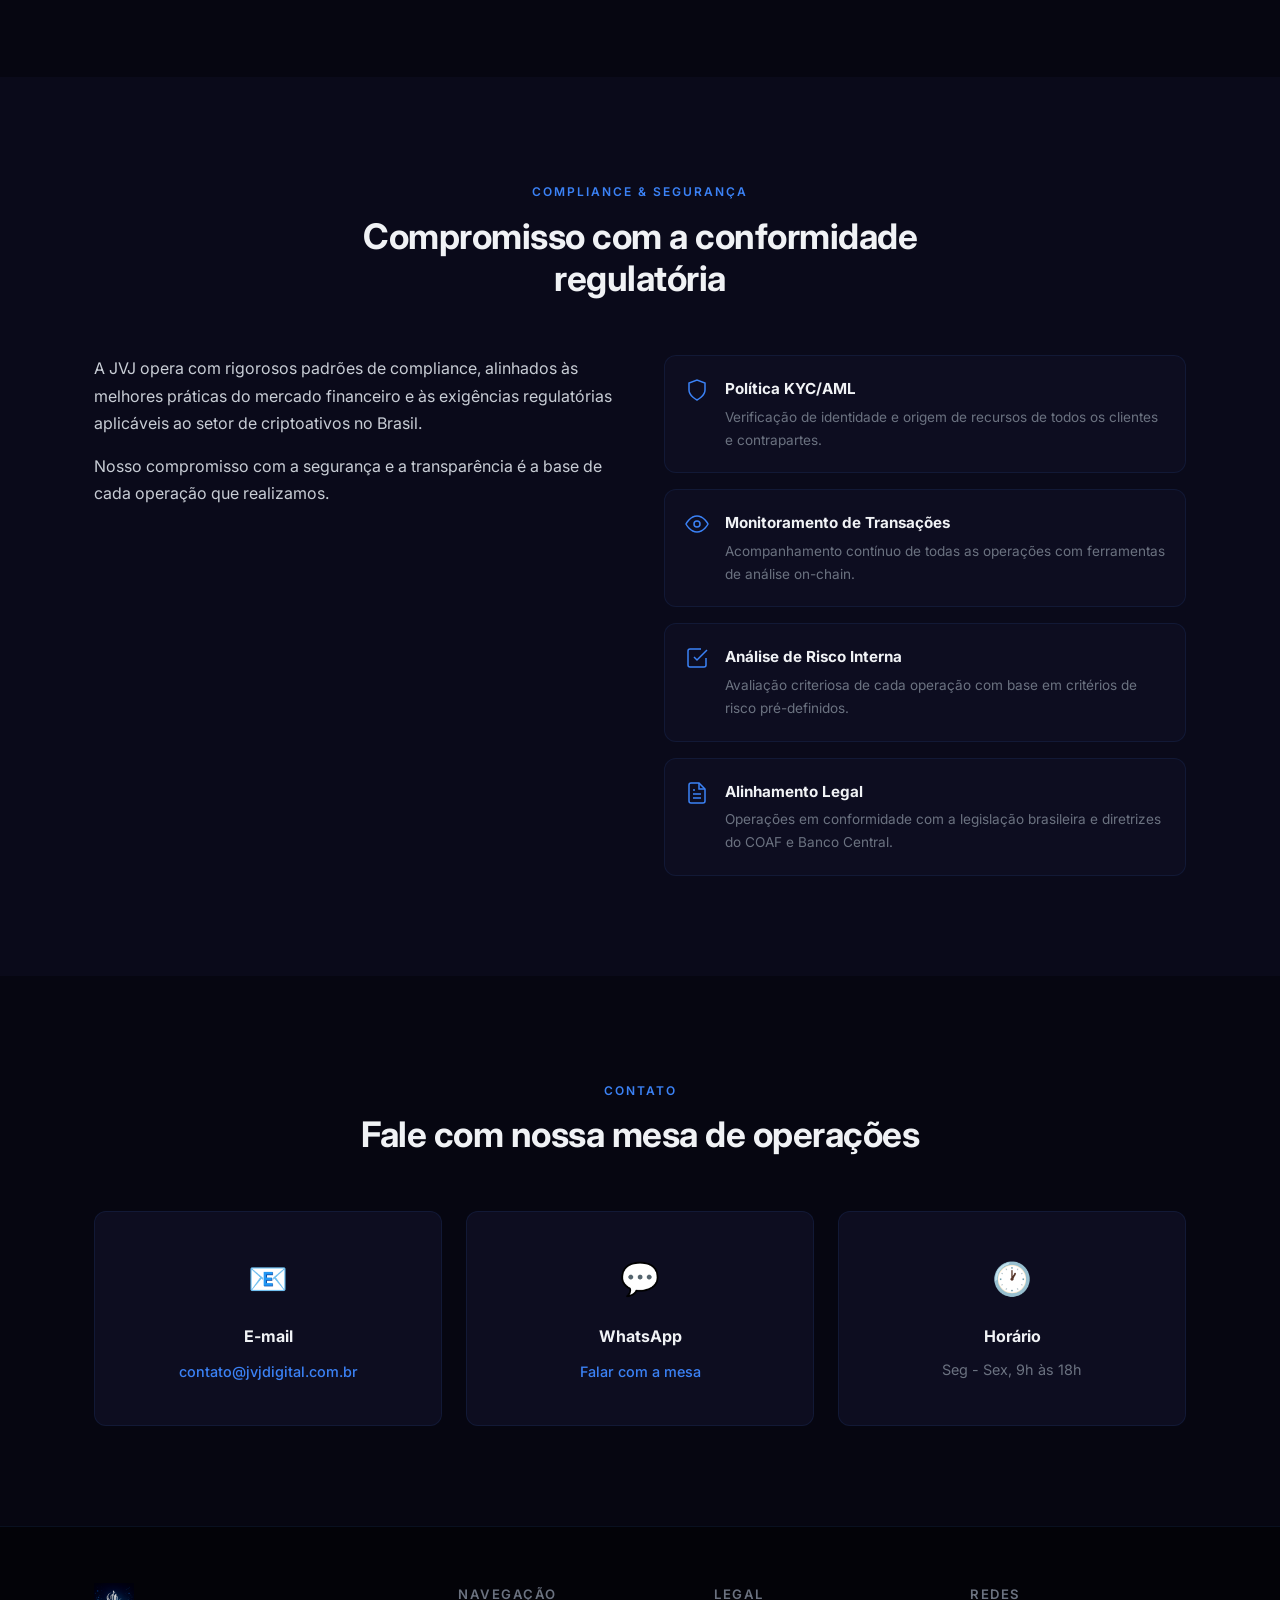
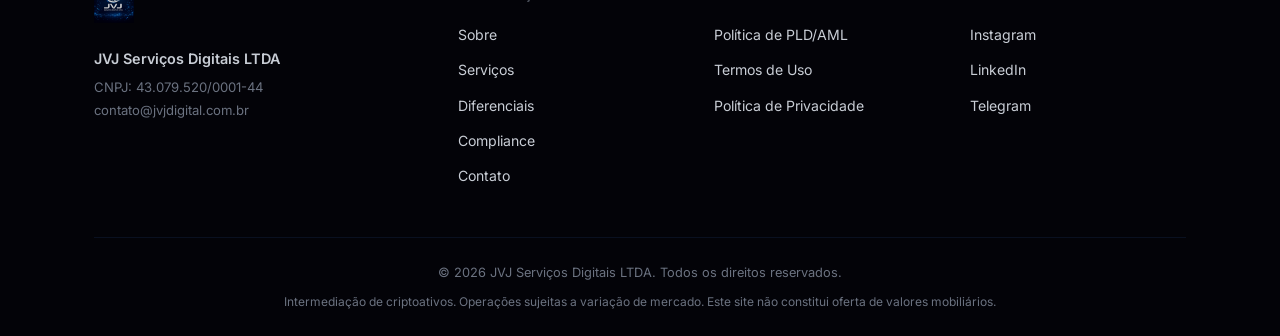
==== commit 1a11353a: "feat: link WhatsApp mesa de operações" ====
--- a/index.html
+++ b/index.html
@@ -244,7 +244,7 @@
         <div class="contato-card">
           <div class="contato-icon">💬</div>
           <h4>WhatsApp</h4>
-          <a href="#">Falar com a mesa</a>
+          <a href="https://wa.me/5521997189731" target="_blank">Falar com a mesa</a>
         </div>
         <div class="contato-card">
           <div class="contato-icon">🕐</div>
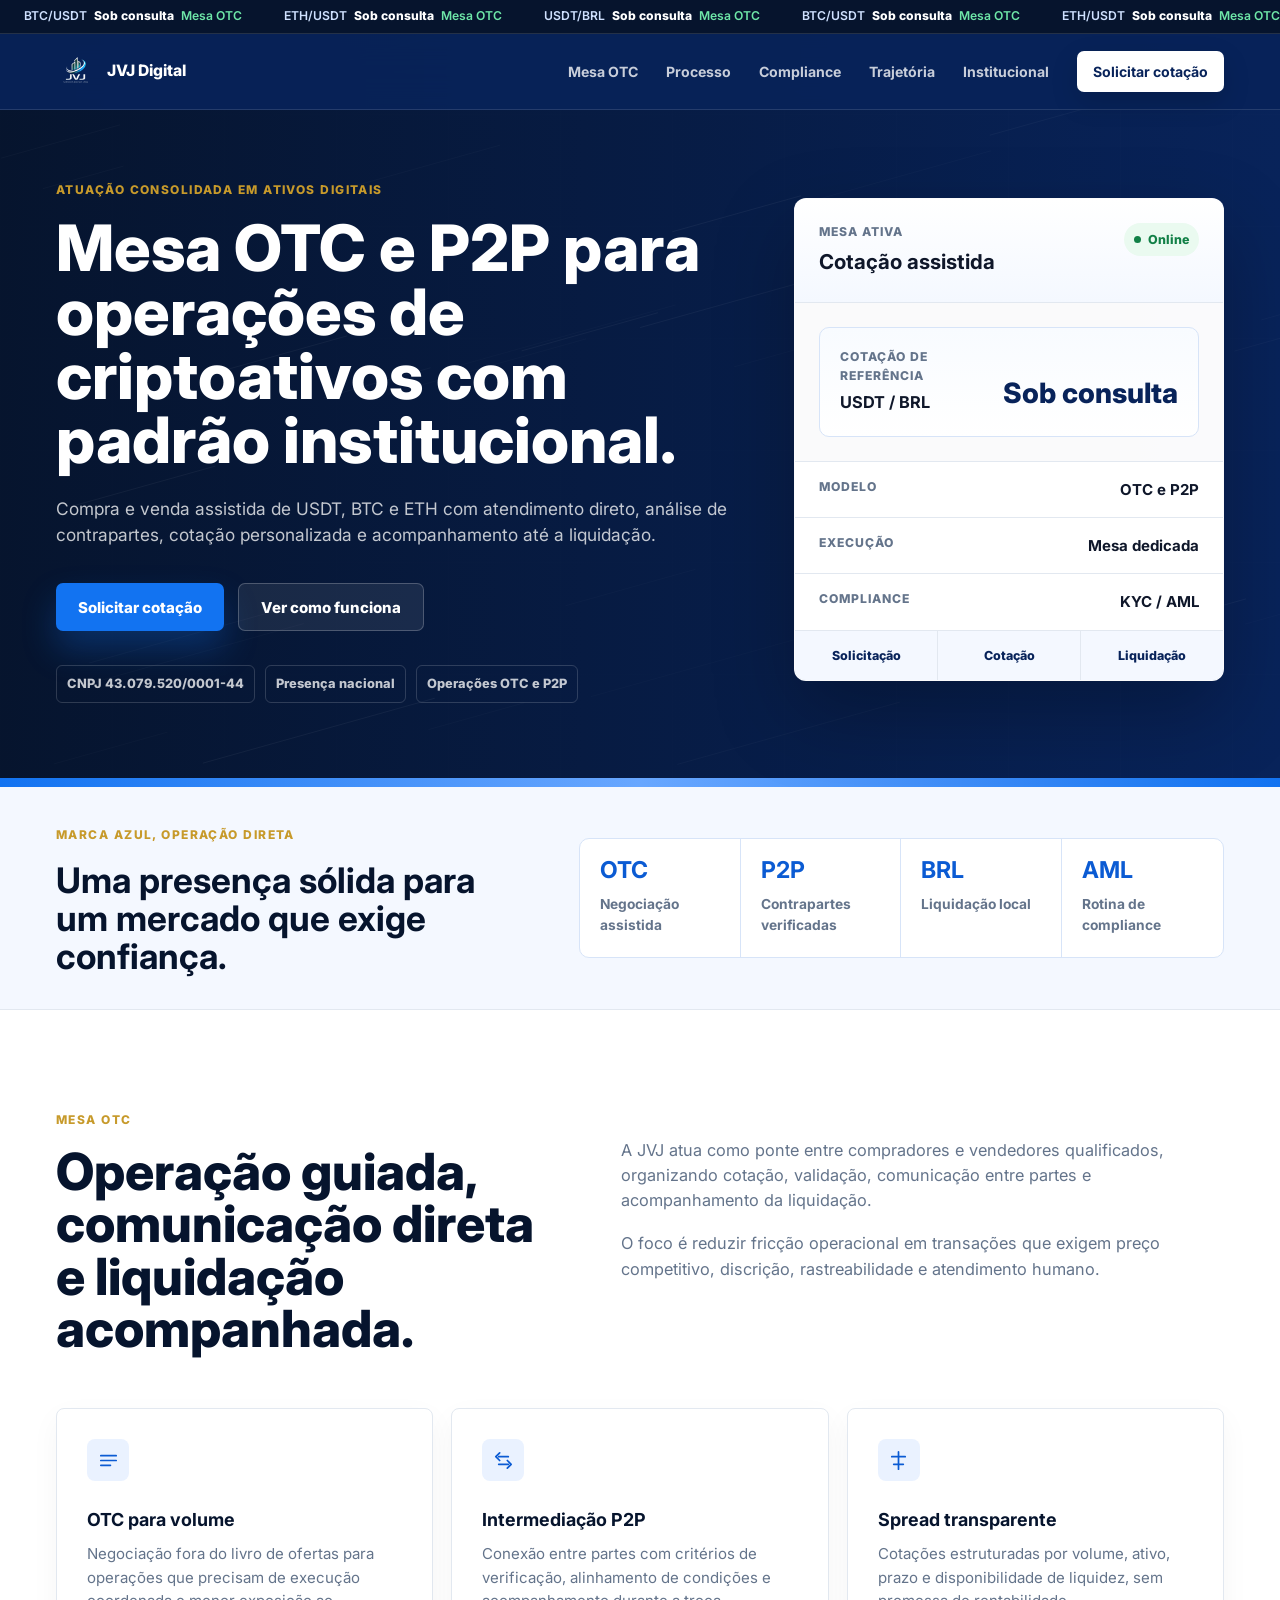
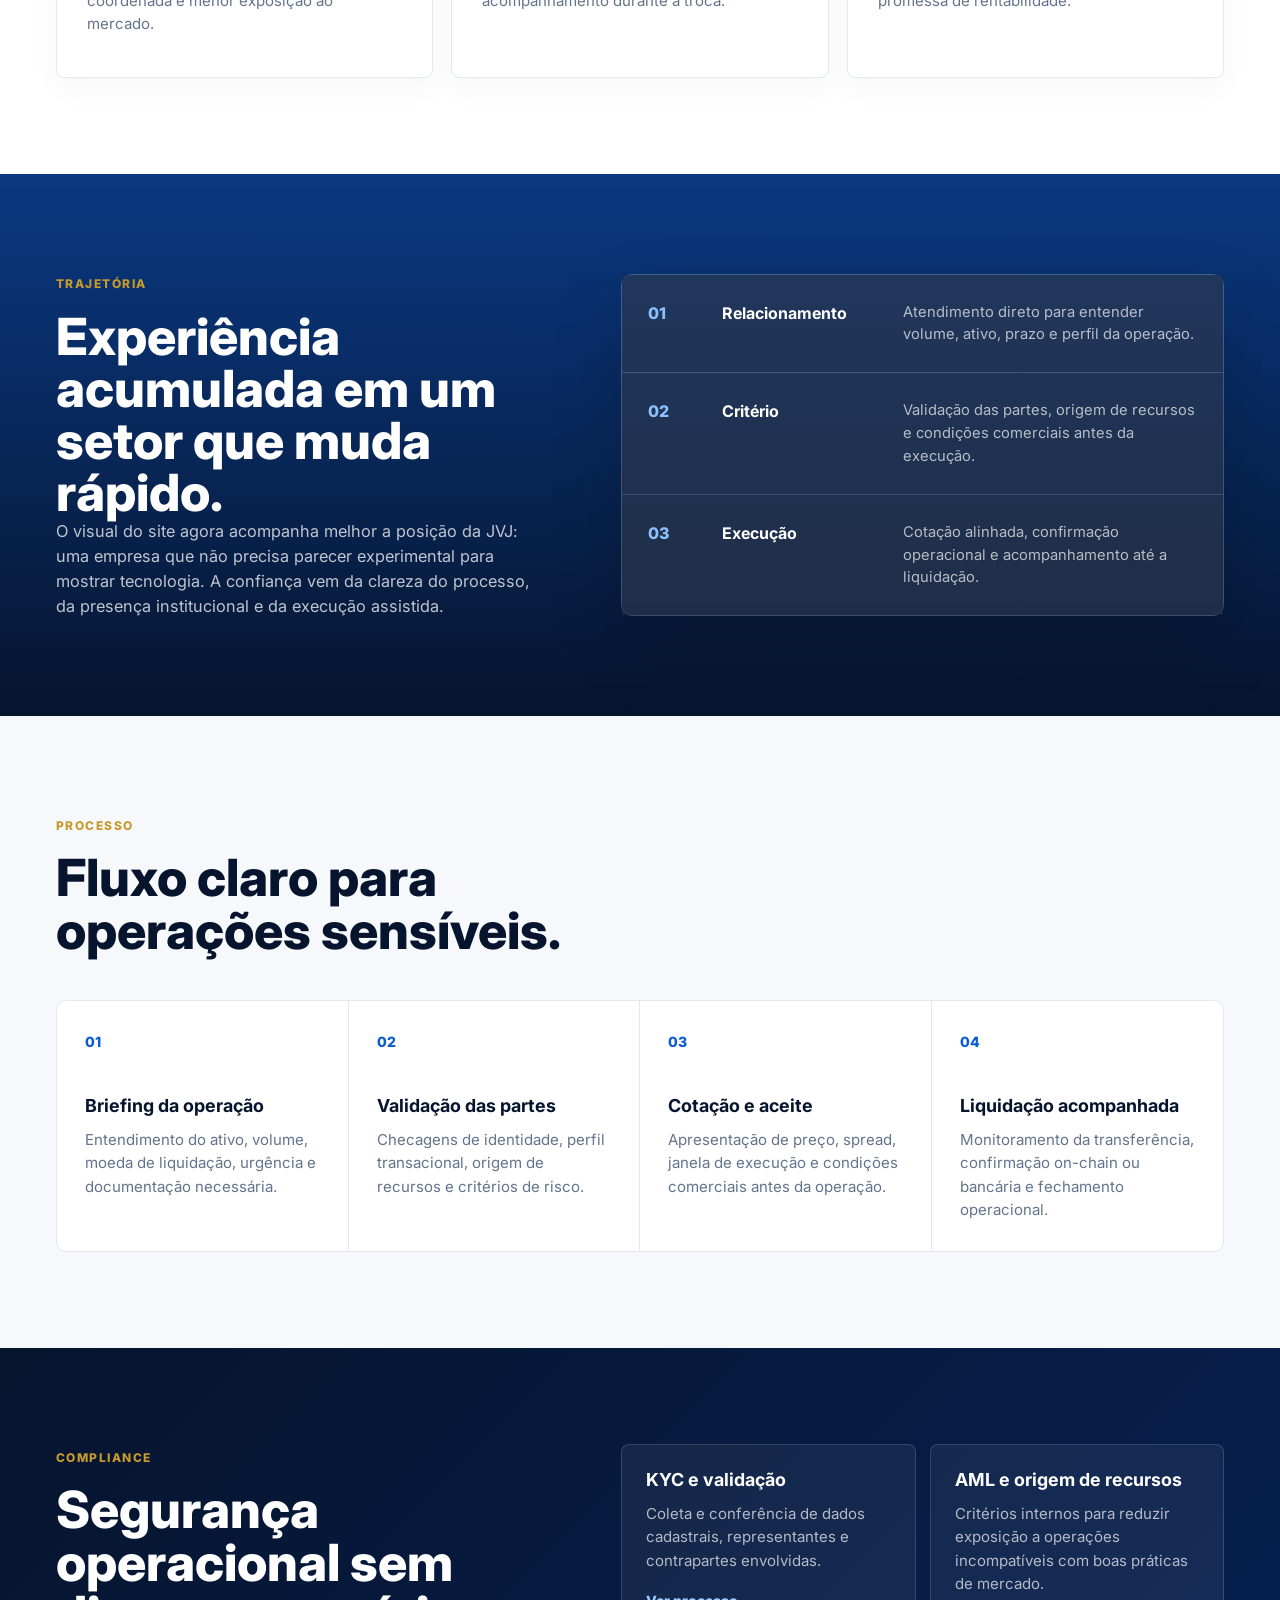
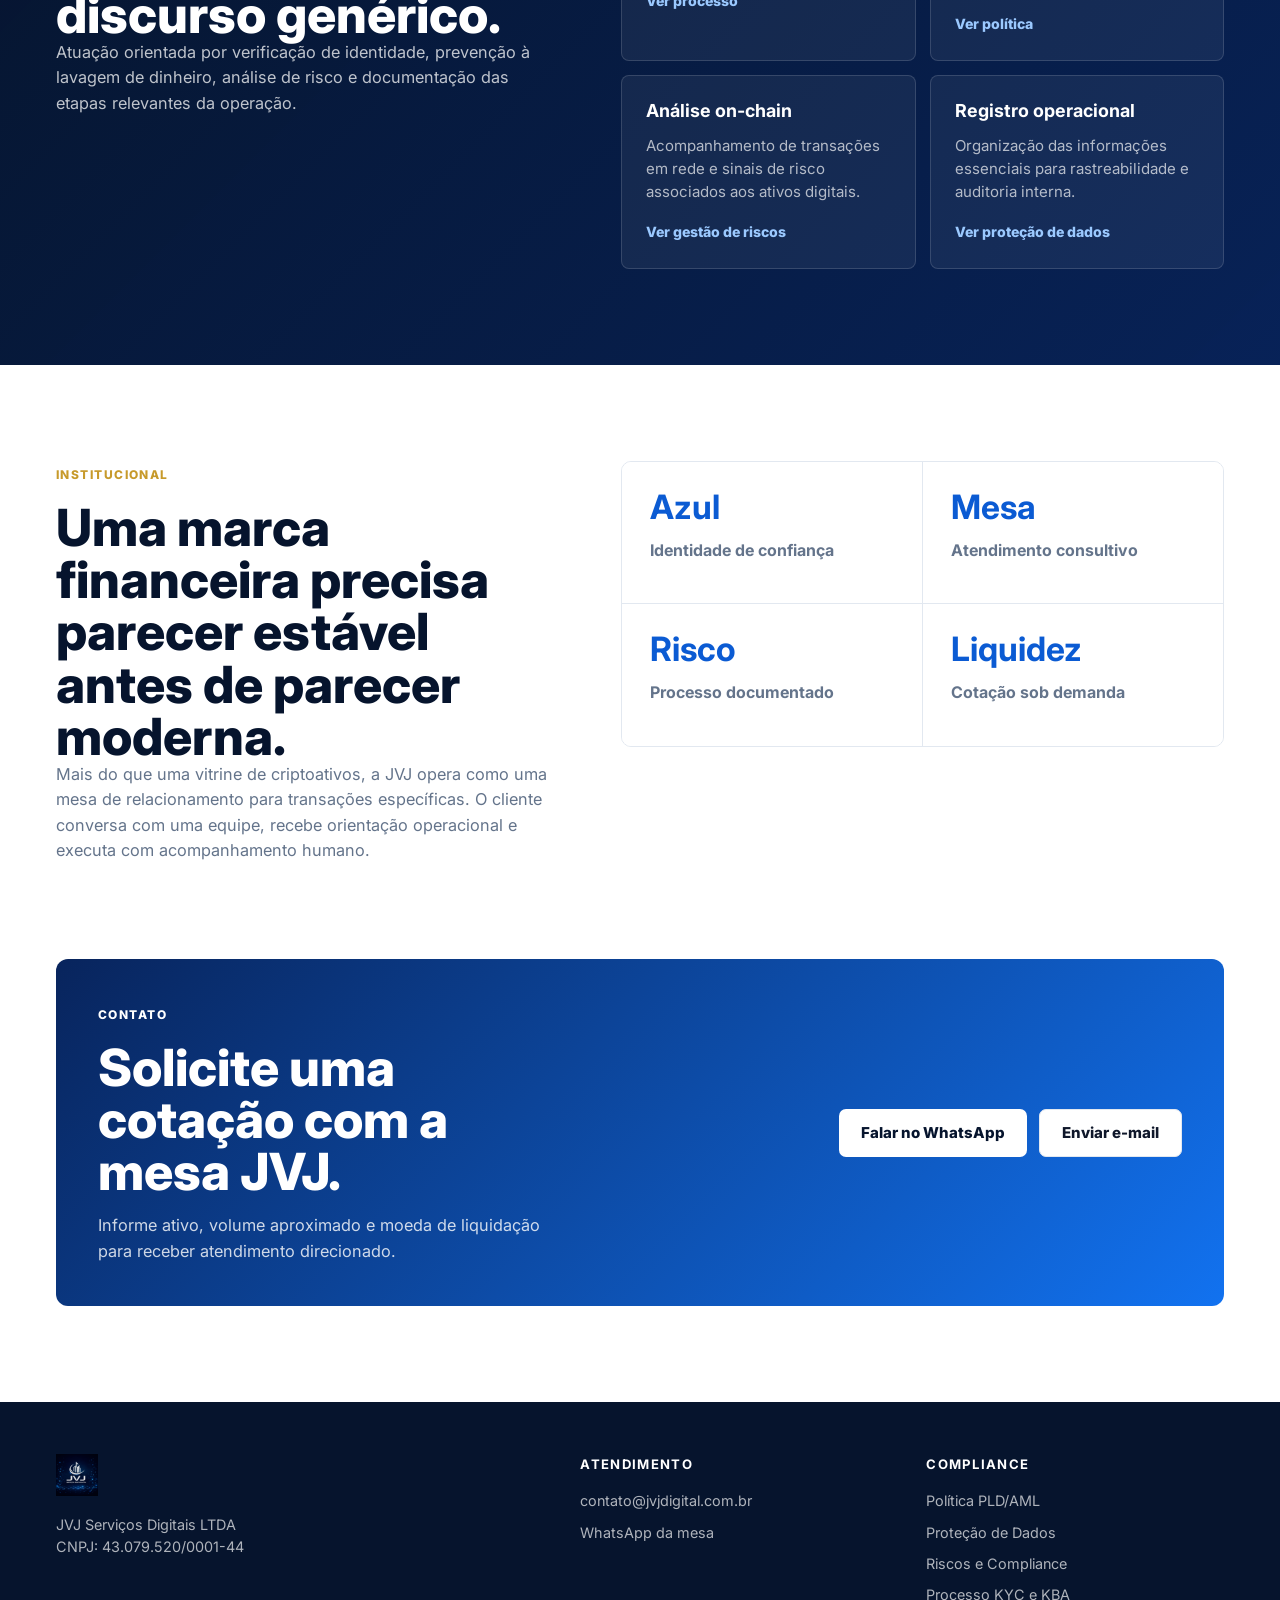
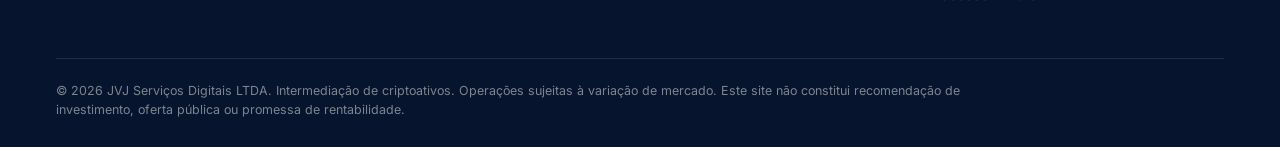
==== commit 6defcb3c: "Improve institutional site and add compliance policies" ====
--- a/index.html
+++ b/index.html
@@ -3,301 +3,335 @@
 <head>
   <meta charset="UTF-8">
   <meta name="viewport" content="width=device-width, initial-scale=1.0">
-  <title>JVJ Serviços Digitais | Intermediação Institucional de Criptoativos</title>
+  <meta name="description" content="JVJ Serviços Digitais: mesa azul de OTC e intermediação P2P para compra e venda de criptoativos com compliance, liquidez e execução assistida.">
+  <meta property="og:title" content="JVJ Serviços Digitais | Mesa OTC e P2P">
+  <meta property="og:description" content="Atuação consolidada em operações OTC e P2P com ativos digitais.">
+  <meta property="og:type" content="website">
+  <title>JVJ Serviços Digitais | Mesa OTC e P2P</title>
   <link rel="stylesheet" href="style.css">
   <link rel="preconnect" href="https://fonts.googleapis.com">
   <link rel="preconnect" href="https://fonts.gstatic.com" crossorigin>
-  <link href="https://fonts.googleapis.com/css2?family=Inter:wght@300;400;500;600;700;800&display=swap" rel="stylesheet">
+  <link href="https://fonts.googleapis.com/css2?family=Inter:wght@400;500;600;700;800&display=swap" rel="stylesheet">
 </head>
-<body>
-
-  <!-- Ticker -->
-  <div class="ticker-bar">
-    <div class="ticker-track">
-      <div class="ticker-content" id="tickerContent">
-        <span class="ticker-item">Carregando cotações...</span>
-      </div>
+<body id="top">
+  <div class="market-strip" aria-label="Cotações de mercado">
+    <div class="market-track" id="tickerContent">
+      <span class="ticker-item">Carregando cotações...</span>
     </div>
   </div>
 
-  <!-- Header -->
-  <header class="header">
+  <header class="site-header">
     <div class="container header-inner">
-      <a href="#" class="logo">
-        <img src="jvj_logo_transparent.png" alt="JVJ Digital" class="logo-img">
+      <a href="#top" class="brand" aria-label="JVJ Serviços Digitais">
+        <img src="jvj_logo_transparent.png" alt="JVJ Serviços Digitais" class="brand-logo">
+        <span>JVJ Digital</span>
       </a>
+
       <nav class="nav" aria-label="Navegação principal">
-        <a href="#sobre">Sobre</a>
-        <a href="#servicos">Serviços</a>
-        <a href="#diferenciais">Diferenciais</a>
+        <a href="#mesa">Mesa OTC</a>
+        <a href="#processo">Processo</a>
         <a href="#compliance">Compliance</a>
-        <a href="#contato" class="btn-nav">Entrar em Contato</a>
+        <a href="#trajetoria">Trajetória</a>
+        <a href="#institucional">Institucional</a>
+        <a href="#contato" class="nav-cta">Solicitar cotação</a>
       </nav>
-      <button class="mobile-toggle" aria-label="Abrir menu" id="menuToggle">
+
+      <button class="mobile-toggle" aria-label="Abrir menu" aria-expanded="false" id="menuToggle">
         <span></span><span></span><span></span>
       </button>
     </div>
   </header>
 
-  <!-- Hero -->
-  <section class="hero">
-    <canvas id="heroCanvas"></canvas>
-    <div class="container hero-content">
-      <div class="hero-label">Intermediação Institucional de Criptoativos</div>
-      <h1>Intermediação Segura de Criptoativos para Operações OTC e P2P</h1>
-      <p class="hero-sub">Soluções estruturadas para compra e venda de ativos digitais com segurança, compliance e agilidade.</p>
-      <div class="hero-actions">
-        <a href="#contato" class="btn-primary">Entrar em Contato</a>
-        <a href="#servicos" class="btn-ghost">Nossos Serviços</a>
+  <main>
+    <section class="hero">
+      <canvas id="heroCanvas" aria-hidden="true"></canvas>
+      <div class="container hero-grid">
+        <div class="hero-copy">
+          <span class="eyebrow">Atuação consolidada em ativos digitais</span>
+          <h1>Mesa OTC e P2P para operações de criptoativos com padrão institucional.</h1>
+          <p>Compra e venda assistida de USDT, BTC e ETH com atendimento direto, análise de contrapartes, cotação personalizada e acompanhamento até a liquidação.</p>
+
+          <div class="hero-actions">
+            <a href="https://wa.me/5521997189731?text=Ol%C3%A1%2C%20quero%20solicitar%20uma%20cota%C3%A7%C3%A3o%20OTC%20com%20a%20JVJ." target="_blank" rel="noopener" class="btn btn-primary">Solicitar cotação</a>
+            <a href="#processo" class="btn btn-secondary">Ver como funciona</a>
+          </div>
+
+          <div class="trust-row" aria-label="Informações institucionais">
+            <span>CNPJ 43.079.520/0001-44</span>
+            <span>Presença nacional</span>
+            <span>Operações OTC e P2P</span>
+          </div>
+        </div>
+
+        <aside class="desk-panel" aria-label="Painel da mesa de operações">
+          <div class="panel-header">
+            <div>
+              <span class="panel-kicker">Mesa ativa</span>
+              <h2>Cotação assistida</h2>
+            </div>
+            <span class="status-pill">Online</span>
+          </div>
+
+          <div class="quote-card quote-main">
+            <div>
+              <span>Cotação de referência</span>
+              <strong>USDT / BRL</strong>
+            </div>
+            <div class="quote-price" id="panelUsdt">--</div>
+          </div>
+
+          <div class="panel-list">
+            <div class="panel-row">
+              <span>Modelo</span>
+              <strong>OTC e P2P</strong>
+            </div>
+            <div class="panel-row">
+              <span>Execução</span>
+              <strong>Mesa dedicada</strong>
+            </div>
+            <div class="panel-row">
+              <span>Compliance</span>
+              <strong>KYC / AML</strong>
+            </div>
+          </div>
+
+          <div class="operation-flow">
+            <span>Solicitação</span>
+            <span>Cotação</span>
+            <span>Liquidação</span>
+          </div>
+        </aside>
+      </div>
+    </section>
+
+    <section class="heritage-band" aria-label="Indicadores de confiança">
+      <div class="container heritage-grid">
+        <div class="heritage-copy">
+          <span class="eyebrow">Marca azul, operação direta</span>
+          <h2>Uma presença sólida para um mercado que exige confiança.</h2>
+        </div>
+        <div class="heritage-metrics">
+          <div>
+            <strong>OTC</strong>
+            <span>Negociação assistida</span>
+          </div>
+          <div>
+            <strong>P2P</strong>
+            <span>Contrapartes verificadas</span>
+          </div>
+          <div>
+            <strong>BRL</strong>
+            <span>Liquidação local</span>
+          </div>
+          <div>
+            <strong>AML</strong>
+            <span>Rotina de compliance</span>
+          </div>
+        </div>
+      </div>
+    </section>
+
+    <section id="mesa" class="section section-white">
+      <div class="container split-layout">
+        <div class="section-intro">
+          <span class="eyebrow">Mesa OTC</span>
+          <h2>Operação guiada, comunicação direta e liquidação acompanhada.</h2>
+        </div>
+        <div class="body-copy">
+          <p>A JVJ atua como ponte entre compradores e vendedores qualificados, organizando cotação, validação, comunicação entre partes e acompanhamento da liquidação.</p>
+          <p>O foco é reduzir fricção operacional em transações que exigem preço competitivo, discrição, rastreabilidade e atendimento humano.</p>
+        </div>
+      </div>
+
+      <div class="container feature-grid">
+        <article class="feature-card">
+          <div class="icon-box">
+            <svg viewBox="0 0 24 24" aria-hidden="true"><path d="M4 7h16M4 12h16M4 17h10"/></svg>
+          </div>
+          <h3>OTC para volume</h3>
+          <p>Negociação fora do livro de ofertas para operações que precisam de execução coordenada e menor exposição ao mercado.</p>
+        </article>
+        <article class="feature-card">
+          <div class="icon-box">
+            <svg viewBox="0 0 24 24" aria-hidden="true"><path d="M7 8h10M7 16h10M8 4l-4 4 4 4M16 12l4 4-4 4"/></svg>
+          </div>
+          <h3>Intermediação P2P</h3>
+          <p>Conexão entre partes com critérios de verificação, alinhamento de condições e acompanhamento durante a troca.</p>
+        </article>
+        <article class="feature-card">
+          <div class="icon-box">
+            <svg viewBox="0 0 24 24" aria-hidden="true"><path d="M12 3v18M5 8h14M7 16h10"/></svg>
+          </div>
+          <h3>Spread transparente</h3>
+          <p>Cotações estruturadas por volume, ativo, prazo e disponibilidade de liquidez, sem promessa de rentabilidade.</p>
+        </article>
+      </div>
+    </section>
+
+    <section id="trajetoria" class="section section-blueprint">
+      <div class="container trajectory-layout">
+        <div class="section-intro">
+          <span class="eyebrow">Trajetória</span>
+          <h2>Experiência acumulada em um setor que muda rápido.</h2>
+          <p>O visual do site agora acompanha melhor a posição da JVJ: uma empresa que não precisa parecer experimental para mostrar tecnologia. A confiança vem da clareza do processo, da presença institucional e da execução assistida.</p>
+        </div>
+        <div class="trajectory-card">
+          <div class="trajectory-line">
+            <div>
+              <span>01</span>
+              <strong>Relacionamento</strong>
+              <p>Atendimento direto para entender volume, ativo, prazo e perfil da operação.</p>
+            </div>
+            <div>
+              <span>02</span>
+              <strong>Critério</strong>
+              <p>Validação das partes, origem de recursos e condições comerciais antes da execução.</p>
+            </div>
+            <div>
+              <span>03</span>
+              <strong>Execução</strong>
+              <p>Cotação alinhada, confirmação operacional e acompanhamento até a liquidação.</p>
+            </div>
+          </div>
+        </div>
+      </div>
+    </section>
+
+    <section id="processo" class="section section-muted">
+      <div class="container">
+        <div class="section-heading">
+          <span class="eyebrow">Processo</span>
+          <h2>Fluxo claro para operações sensíveis.</h2>
+        </div>
+
+        <div class="timeline">
+          <article class="timeline-item">
+            <span>01</span>
+            <h3>Briefing da operação</h3>
+            <p>Entendimento do ativo, volume, moeda de liquidação, urgência e documentação necessária.</p>
+          </article>
+          <article class="timeline-item">
+            <span>02</span>
+            <h3>Validação das partes</h3>
+            <p>Checagens de identidade, perfil transacional, origem de recursos e critérios de risco.</p>
+          </article>
+          <article class="timeline-item">
+            <span>03</span>
+            <h3>Cotação e aceite</h3>
+            <p>Apresentação de preço, spread, janela de execução e condições comerciais antes da operação.</p>
+          </article>
+          <article class="timeline-item">
+            <span>04</span>
+            <h3>Liquidação acompanhada</h3>
+            <p>Monitoramento da transferência, confirmação on-chain ou bancária e fechamento operacional.</p>
+          </article>
+        </div>
+      </div>
+    </section>
+
+    <section id="compliance" class="section section-dark">
+      <div class="container compliance-layout">
+        <div class="section-intro">
+          <span class="eyebrow">Compliance</span>
+          <h2>Segurança operacional sem discurso genérico.</h2>
+          <p>Atuação orientada por verificação de identidade, prevenção à lavagem de dinheiro, análise de risco e documentação das etapas relevantes da operação.</p>
+        </div>
+
+        <div class="compliance-grid">
+          <article>
+            <h3>KYC e validação</h3>
+            <p>Coleta e conferência de dados cadastrais, representantes e contrapartes envolvidas.</p>
+            <a href="processo-kyc-kba.html">Ver processo</a>
+          </article>
+          <article>
+            <h3>AML e origem de recursos</h3>
+            <p>Critérios internos para reduzir exposição a operações incompatíveis com boas práticas de mercado.</p>
+            <a href="politica-pld-aml.html">Ver política</a>
+          </article>
+          <article>
+            <h3>Análise on-chain</h3>
+            <p>Acompanhamento de transações em rede e sinais de risco associados aos ativos digitais.</p>
+            <a href="politica-riscos-compliance.html">Ver gestão de riscos</a>
+          </article>
+          <article>
+            <h3>Registro operacional</h3>
+            <p>Organização das informações essenciais para rastreabilidade e auditoria interna.</p>
+            <a href="politica-seguranca-dados.html">Ver proteção de dados</a>
+          </article>
+        </div>
+      </div>
+    </section>
+
+    <section id="institucional" class="section section-white">
+      <div class="container institutional">
+        <div>
+          <span class="eyebrow">Institucional</span>
+          <h2>Uma marca financeira precisa parecer estável antes de parecer moderna.</h2>
+          <p>Mais do que uma vitrine de criptoativos, a JVJ opera como uma mesa de relacionamento para transações específicas. O cliente conversa com uma equipe, recebe orientação operacional e executa com acompanhamento humano.</p>
+        </div>
+
+        <div class="metrics-grid">
+          <div class="metric">
+            <strong>Azul</strong>
+            <span>Identidade de confiança</span>
+          </div>
+          <div class="metric">
+            <strong>Mesa</strong>
+            <span>Atendimento consultivo</span>
+          </div>
+          <div class="metric">
+            <strong>Risco</strong>
+            <span>Processo documentado</span>
+          </div>
+          <div class="metric">
+            <strong>Liquidez</strong>
+            <span>Cotação sob demanda</span>
+          </div>
+        </div>
+      </div>
+    </section>
+
+    <section id="contato" class="section contact-section">
+      <div class="container contact-panel">
+        <div>
+          <span class="eyebrow">Contato</span>
+          <h2>Solicite uma cotação com a mesa JVJ.</h2>
+          <p>Informe ativo, volume aproximado e moeda de liquidação para receber atendimento direcionado.</p>
+        </div>
+        <div class="contact-actions">
+          <a href="https://wa.me/5521997189731?text=Ol%C3%A1%2C%20quero%20solicitar%20uma%20cota%C3%A7%C3%A3o%20OTC%20com%20a%20JVJ." target="_blank" rel="noopener" class="btn btn-primary">Falar no WhatsApp</a>
+          <a href="mailto:contato@jvjdigital.com.br" class="btn btn-secondary">Enviar e-mail</a>
+        </div>
+      </div>
+    </section>
+  </main>
+
+  <footer class="footer">
+    <div class="container footer-grid">
+      <div>
+        <img src="jvj_logo_dark.png" alt="JVJ Serviços Digitais" class="footer-logo">
+        <p>JVJ Serviços Digitais LTDA</p>
+        <span>CNPJ: 43.079.520/0001-44</span>
+      </div>
+      <div>
+        <h3>Atendimento</h3>
+        <a href="mailto:contato@jvjdigital.com.br">contato@jvjdigital.com.br</a>
+        <a href="https://wa.me/5521997189731" target="_blank" rel="noopener">WhatsApp da mesa</a>
+      </div>
+      <div>
+        <h3>Compliance</h3>
+        <a href="politica-pld-aml.html">Política PLD/AML</a>
+        <a href="politica-seguranca-dados.html">Proteção de Dados</a>
+        <a href="politica-riscos-compliance.html">Riscos e Compliance</a>
+        <a href="processo-kyc-kba.html">Processo KYC e KBA</a>
       </div>
     </div>
-  </section>
-
-  <!-- Sobre -->
-  <section id="sobre" class="section sobre">
-    <div class="container">
-      <div class="section-header">
-        <span class="section-label">Quem Somos</span>
-        <h2>Estrutura institucional para o mercado de ativos digitais</h2>
-      </div>
-      <p class="sobre-desc">A JVJ Serviços Digitais é uma empresa especializada na intermediação de criptoativos, com foco em operações OTC e P2P de alto volume. Atuamos como ponte entre compradores e vendedores, garantindo execução profissional, liquidez e conformidade regulatória em cada transação.</p>
-      <div class="sobre-stats">
-        <div class="stat">
-          <div class="stat-icon">
-            <svg width="22" height="22" viewBox="0 0 24 24" fill="none" stroke="currentColor" stroke-width="1.5"><path d="M12 22s8-4 8-10V5l-8-3-8 3v7c0 6 8 10 8 10z"/></svg>
-          </div>
-          <div>
-            <strong>Operações OTC</strong>
-            <p>Execução de grandes volumes com discrição e segurança</p>
-          </div>
-        </div>
-        <div class="stat">
-          <div class="stat-icon">
-            <svg width="22" height="22" viewBox="0 0 24 24" fill="none" stroke="currentColor" stroke-width="1.5"><path d="M16 3h5v5M4 20L21 3M8 21H3v-5M20 4L3 21"/></svg>
-          </div>
-          <div>
-            <strong>Intermediação P2P</strong>
-            <p>Conexão direta entre partes com garantia de liquidação</p>
-          </div>
-        </div>
-        <div class="stat">
-          <div class="stat-icon">
-            <svg width="22" height="22" viewBox="0 0 24 24" fill="none" stroke="currentColor" stroke-width="1.5"><circle cx="12" cy="12" r="10"/><path d="M2 12h20M12 2a15.3 15.3 0 014 10 15.3 15.3 0 01-4 10 15.3 15.3 0 01-4-10A15.3 15.3 0 0112 2z"/></svg>
-          </div>
-          <div>
-            <strong>Liquidez</strong>
-            <p>Acesso a múltiplas fontes de liquidez para melhores preços</p>
-          </div>
-        </div>
-        <div class="stat">
-          <div class="stat-icon">
-            <svg width="22" height="22" viewBox="0 0 24 24" fill="none" stroke="currentColor" stroke-width="1.5"><path d="M13 2L3 14h9l-1 8 10-12h-9l1-8z"/></svg>
-          </div>
-          <div>
-            <strong>Execução Profissional</strong>
-            <p>Processos ágeis com controle rigoroso em cada etapa</p>
-          </div>
-        </div>
-      </div>
-    </div>
-  </section>
-
-  <!-- Serviços -->
-  <section id="servicos" class="section servicos">
-    <div class="container">
-      <div class="section-header">
-        <span class="section-label">Serviços</span>
-        <h2>Soluções sob medida para operações com criptoativos</h2>
-      </div>
-      <div class="services-grid">
-        <div class="service-card">
-          <div class="service-icon">
-            <svg width="32" height="32" viewBox="0 0 24 24" fill="none" stroke="currentColor" stroke-width="1.5"><path d="M3 3h18v18H3z"/><path d="M3 9h18M9 3v18"/></svg>
-          </div>
-          <h3>OTC Trading</h3>
-          <p>Execução de operações de grande volume fora do livro de ofertas, com preços negociados e liquidação garantida. Ideal para movimentações que exigem discrição e mínimo impacto no mercado.</p>
-        </div>
-        <div class="service-card">
-          <div class="service-icon">
-            <svg width="32" height="32" viewBox="0 0 24 24" fill="none" stroke="currentColor" stroke-width="1.5"><path d="M16 3h5v5M4 20L21 3M8 21H3v-5M20 4L3 21"/></svg>
-          </div>
-          <h3>Intermediação P2P</h3>
-          <p>Conectamos compradores e vendedores de forma segura, atuando como intermediário de confiança com verificação de ambas as partes e acompanhamento completo da operação.</p>
-        </div>
-        <div class="service-card">
-          <div class="service-icon">
-            <svg width="32" height="32" viewBox="0 0 24 24" fill="none" stroke="currentColor" stroke-width="1.5"><circle cx="12" cy="12" r="10"/><path d="M12 6v6l4 2"/></svg>
-          </div>
-          <h3>Provisão de Liquidez</h3>
-          <p>Acesso a múltiplas fontes de liquidez para garantir as melhores cotações e execução rápida, independente do volume da operação.</p>
-        </div>
-        <div class="service-card">
-          <div class="service-icon">
-            <svg width="32" height="32" viewBox="0 0 24 24" fill="none" stroke="currentColor" stroke-width="1.5"><path d="M12 2L2 7l10 5 10-5-10-5z"/><path d="M2 17l10 5 10-5M2 12l10 5 10-5"/></svg>
-          </div>
-          <h3>Precificação Personalizada</h3>
-          <p>Modelo baseado em spread transparente, sem taxas ocultas. Cotações competitivas ajustadas ao volume e perfil de cada operação.</p>
-        </div>
-      </div>
-    </div>
-  </section>
-
-  <!-- Diferenciais -->
-  <section id="diferenciais" class="section diferenciais">
-    <div class="container">
-      <div class="section-header">
-        <span class="section-label">Diferenciais</span>
-        <h2>Por que operar com a JVJ</h2>
-      </div>
-      <div class="diff-grid">
-        <div class="diff-item">
-          <div class="diff-number">01</div>
-          <h3>Execução Rápida</h3>
-          <p>Operações liquidadas com agilidade. Processos otimizados para minimizar o tempo entre cotação e liquidação.</p>
-        </div>
-        <div class="diff-item">
-          <div class="diff-number">02</div>
-          <h3>Atendimento Dedicado</h3>
-          <p>Mesa de operações com atendimento personalizado. Cada cliente tem acompanhamento direto durante toda a operação.</p>
-        </div>
-        <div class="diff-item">
-          <div class="diff-number">03</div>
-          <h3>Controle de Risco</h3>
-          <p>Análise rigorosa de cada transação com processos internos de mitigação de risco e verificação de contrapartes.</p>
-        </div>
-        <div class="diff-item">
-          <div class="diff-number">04</div>
-          <h3>Operações Estruturadas</h3>
-          <p>Fluxos operacionais claros e documentados, com rastreabilidade completa e conformidade em cada etapa.</p>
-        </div>
-      </div>
-    </div>
-  </section>
-
-  <!-- Compliance -->
-  <section id="compliance" class="section compliance">
-    <div class="container">
-      <div class="section-header">
-        <span class="section-label">Compliance & Segurança</span>
-        <h2>Compromisso com a conformidade regulatória</h2>
-      </div>
-      <div class="compliance-content">
-        <div class="compliance-text">
-          <p>A JVJ opera com rigorosos padrões de compliance, alinhados às melhores práticas do mercado financeiro e às exigências regulatórias aplicáveis ao setor de criptoativos no Brasil.</p>
-          <p>Nosso compromisso com a segurança e a transparência é a base de cada operação que realizamos.</p>
-        </div>
-        <div class="compliance-grid">
-          <div class="compliance-item">
-            <div class="compliance-icon">
-              <svg width="24" height="24" viewBox="0 0 24 24" fill="none" stroke="currentColor" stroke-width="1.5"><path d="M12 22s8-4 8-10V5l-8-3-8 3v7c0 6 8 10 8 10z"/></svg>
-            </div>
-            <div>
-              <h4>Política KYC/AML</h4>
-              <p>Verificação de identidade e origem de recursos de todos os clientes e contrapartes.</p>
-            </div>
-          </div>
-          <div class="compliance-item">
-            <div class="compliance-icon">
-              <svg width="24" height="24" viewBox="0 0 24 24" fill="none" stroke="currentColor" stroke-width="1.5"><path d="M1 12s4-8 11-8 11 8 11 8-4 8-11 8-11-8-11-8z"/><circle cx="12" cy="12" r="3"/></svg>
-            </div>
-            <div>
-              <h4>Monitoramento de Transações</h4>
-              <p>Acompanhamento contínuo de todas as operações com ferramentas de análise on-chain.</p>
-            </div>
-          </div>
-          <div class="compliance-item">
-            <div class="compliance-icon">
-              <svg width="24" height="24" viewBox="0 0 24 24" fill="none" stroke="currentColor" stroke-width="1.5"><path d="M9 11l3 3L22 4"/><path d="M21 12v7a2 2 0 01-2 2H5a2 2 0 01-2-2V5a2 2 0 012-2h11"/></svg>
-            </div>
-            <div>
-              <h4>Análise de Risco Interna</h4>
-              <p>Avaliação criteriosa de cada operação com base em critérios de risco pré-definidos.</p>
-            </div>
-          </div>
-          <div class="compliance-item">
-            <div class="compliance-icon">
-              <svg width="24" height="24" viewBox="0 0 24 24" fill="none" stroke="currentColor" stroke-width="1.5"><path d="M14 2H6a2 2 0 00-2 2v16a2 2 0 002 2h12a2 2 0 002-2V8z"/><path d="M14 2v6h6M16 13H8M16 17H8M10 9H8"/></svg>
-            </div>
-            <div>
-              <h4>Alinhamento Legal</h4>
-              <p>Operações em conformidade com a legislação brasileira e diretrizes do COAF e Banco Central.</p>
-            </div>
-          </div>
-        </div>
-      </div>
-    </div>
-  </section>
-
-  <!-- Contato -->
-  <section id="contato" class="section contato">
-    <div class="container">
-      <div class="section-header">
-        <span class="section-label">Contato</span>
-        <h2>Fale com nossa mesa de operações</h2>
-      </div>
-      <div class="contato-grid">
-        <div class="contato-card">
-          <div class="contato-icon">📧</div>
-          <h4>E-mail</h4>
-          <a href="mailto:contato@jvjdigital.com.br">contato@jvjdigital.com.br</a>
-        </div>
-        <div class="contato-card">
-          <div class="contato-icon">💬</div>
-          <h4>WhatsApp</h4>
-          <a href="https://wa.me/5521997189731" target="_blank">Falar com a mesa</a>
-        </div>
-        <div class="contato-card">
-          <div class="contato-icon">🕐</div>
-          <h4>Horário</h4>
-          <p>Seg - Sex, 9h às 18h</p>
-        </div>
-      </div>
-    </div>
-  </section>
-
-  <!-- Footer -->
-  <footer class="footer">
-    <div class="container">
-      <div class="footer-top">
-        <div class="footer-col footer-brand">
-          <img src="jvj_logo_dark.png" alt="JVJ Digital" class="footer-logo">
-          <p class="footer-company">JVJ Serviços Digitais LTDA</p>
-          <p class="footer-cnpj">CNPJ: 43.079.520/0001-44</p>
-          <p class="footer-email">contato@jvjdigital.com.br</p>
-        </div>
-        <div class="footer-col">
-          <h4>Navegação</h4>
-          <ul>
-            <li><a href="#sobre">Sobre</a></li>
-            <li><a href="#servicos">Serviços</a></li>
-            <li><a href="#diferenciais">Diferenciais</a></li>
-            <li><a href="#compliance">Compliance</a></li>
-            <li><a href="#contato">Contato</a></li>
-          </ul>
-        </div>
-        <div class="footer-col">
-          <h4>Legal</h4>
-          <ul>
-            <li><a href="#">Política de PLD/AML</a></li>
-            <li><a href="#">Termos de Uso</a></li>
-            <li><a href="#">Política de Privacidade</a></li>
-          </ul>
-        </div>
-        <div class="footer-col">
-          <h4>Redes</h4>
-          <ul>
-            <li><a href="#">Instagram</a></li>
-            <li><a href="#">LinkedIn</a></li>
-            <li><a href="#">Telegram</a></li>
-          </ul>
-        </div>
-      </div>
-      <div class="footer-bottom">
-        <p>&copy; 2026 JVJ Serviços Digitais LTDA. Todos os direitos reservados.</p>
-        <p class="footer-disclaimer">Intermediação de criptoativos. Operações sujeitas a variação de mercado. Este site não constitui oferta de valores mobiliários.</p>
-      </div>
+    <div class="container footer-bottom">
+      <p>© 2026 JVJ Serviços Digitais LTDA. Intermediação de criptoativos. Operações sujeitas à variação de mercado. Este site não constitui recomendação de investimento, oferta pública ou promessa de rentabilidade.</p>
     </div>
   </footer>
+
+  <a href="https://wa.me/5521997189731?text=Ol%C3%A1%2C%20quero%20solicitar%20uma%20cota%C3%A7%C3%A3o%20OTC%20com%20a%20JVJ." target="_blank" rel="noopener" class="floating-cta" aria-label="Solicitar cotação pelo WhatsApp">Cotação</a>
 
   <script src="main.js"></script>
 </body>
--- a/style.css
+++ b/style.css
@@ -1,162 +1,205 @@
 :root {
-  --bg: #060611;
-  --bg-alt: #0a0a1a;
-  --bg-card: #0d0d20;
-  --border: rgba(59, 130, 246, 0.1);
-  --border-hover: rgba(59, 130, 246, 0.3);
-  --accent: #3b82f6;
-  --accent-glow: rgba(59, 130, 246, 0.15);
-  --gold: #c9a84c;
-  --text: #c8cdd5;
-  --text-muted: #6b7280;
-  --text-heading: #f0f2f5;
-  --radius: 12px;
-}
-
-* { margin: 0; padding: 0; box-sizing: border-box; }
+  --blue-950: #06142d;
+  --blue-900: #08235a;
+  --blue-800: #0a3b86;
+  --blue-700: #0b5bd3;
+  --blue-600: #1273f1;
+  --blue-100: #eaf2ff;
+  --blue-50: #f4f8ff;
+  --ink: #0f172a;
+  --muted: #64748b;
+  --line: #e2e8f0;
+  --paper: #ffffff;
+  --soft: #f6f8fb;
+  --green: #128047;
+  --red: #c2414b;
+  --gold: #c79a2b;
+  --shadow: 0 24px 70px rgba(6, 20, 45, 0.14);
+  --radius: 8px;
+}
+
+* {
+  box-sizing: border-box;
+  margin: 0;
+  padding: 0;
+}
+
+html {
+  scroll-behavior: smooth;
+}
 
 body {
-  font-family: 'Inter', -apple-system, sans-serif;
-  background: var(--bg);
-  color: var(--text);
-  line-height: 1.7;
+  min-width: 320px;
+  font-family: "Inter", -apple-system, BlinkMacSystemFont, "Segoe UI", sans-serif;
+  color: var(--ink);
+  background: var(--paper);
+  line-height: 1.55;
   -webkit-font-smoothing: antialiased;
 }
 
-a { text-decoration: none; color: inherit; }
-ul { list-style: none; }
+a {
+  color: inherit;
+  text-decoration: none;
+}
+
+img,
+svg,
+canvas {
+  display: block;
+}
 
 .container {
-  max-width: 1140px;
+  width: min(1168px, calc(100% - 48px));
   margin: 0 auto;
-  padding: 0 24px;
-}
-
-/* === TICKER === */
-.ticker-bar {
+}
+
+.market-strip {
   position: fixed;
-  top: 0;
+  inset: 0 0 auto;
+  z-index: 60;
+  height: 34px;
+  overflow: hidden;
+  border-bottom: 1px solid rgba(255, 255, 255, 0.12);
+  background: var(--blue-950);
+  color: #cfe1ff;
+}
+
+.market-track {
+  display: flex;
+  align-items: center;
+  gap: 42px;
+  width: max-content;
+  height: 100%;
+  padding-left: 24px;
+  white-space: nowrap;
+  animation: market-scroll 24s linear infinite;
+}
+
+.ticker-item {
+  display: inline-flex;
+  align-items: center;
+  gap: 7px;
+  font-size: 0.76rem;
+  font-weight: 600;
+}
+
+.ticker-item strong {
+  color: #ffffff;
+  font-weight: 800;
+}
+
+.ticker-up {
+  color: #6ee7a8;
+}
+
+.ticker-down {
+  color: #fda4af;
+}
+
+@keyframes market-scroll {
+  from { transform: translateX(0); }
+  to { transform: translateX(-50%); }
+}
+
+.site-header {
+  position: fixed;
+  top: 34px;
   left: 0;
   right: 0;
-  height: 32px;
-  background: #030308;
-  border-bottom: 1px solid var(--border);
-  z-index: 200;
-  overflow: hidden;
-}
-
-.ticker-track {
-  height: 100%;
-  display: flex;
-  align-items: center;
-}
-
-.ticker-content {
-  display: flex;
-  gap: 48px;
-  white-space: nowrap;
-  animation: ticker-scroll 20s linear infinite;
-}
-
-.ticker-item {
-  font-size: 0.75rem;
-  color: var(--text-muted);
-  display: inline-flex;
-  align-items: center;
-  gap: 6px;
-  letter-spacing: 0.3px;
-}
-
-.ticker-item strong { color: var(--text-heading); font-weight: 600; }
-.ticker-up { color: #22c55e; font-size: 0.7rem; }
-.ticker-down { color: #ef4444; font-size: 0.7rem; }
-
-@keyframes ticker-scroll {
-  0% { transform: translateX(0); }
-  100% { transform: translateX(-50%); }
-}
-
-/* === HEADER === */
-.header {
-  position: fixed;
-  top: 32px;
-  left: 0;
-  right: 0;
-  height: 72px;
-  background: rgba(6, 6, 17, 0.9);
-  backdrop-filter: blur(16px);
-  border-bottom: 1px solid var(--border);
-  z-index: 150;
+  z-index: 50;
+  height: 76px;
+  border-bottom: 1px solid rgba(255, 255, 255, 0.12);
+  background: rgba(8, 35, 90, 0.92);
+  backdrop-filter: blur(18px);
 }
 
 .header-inner {
   display: flex;
   align-items: center;
   justify-content: space-between;
-  height: 72px;
-}
-
-.logo { display: flex; align-items: center; }
-.logo-img { height: 44px; width: auto; }
+  height: 100%;
+}
+
+.brand {
+  display: inline-flex;
+  align-items: center;
+  gap: 11px;
+}
+
+.brand-logo {
+  width: auto;
+  height: 40px;
+}
+
+.brand span {
+  color: #ffffff;
+  font-size: 0.98rem;
+  font-weight: 800;
+}
 
 .nav {
   display: flex;
   align-items: center;
-  gap: 32px;
+  gap: 28px;
 }
 
 .nav a {
+  color: rgba(255, 255, 255, 0.78);
   font-size: 0.88rem;
-  font-weight: 500;
-  color: var(--text-muted);
-  transition: color 0.2s;
-  letter-spacing: 0.2px;
-}
-
-.nav a:hover { color: var(--text-heading); }
-
-.btn-nav {
-  background: var(--accent);
-  color: #fff !important;
-  padding: 8px 20px;
-  border-radius: 8px;
-  font-weight: 600;
-  transition: all 0.2s;
-}
-
-.btn-nav:hover {
-  background: #2563eb;
-  box-shadow: 0 0 20px var(--accent-glow);
+  font-weight: 700;
+  transition: color 0.2s ease, background 0.2s ease;
+}
+
+.nav a:hover {
+  color: #ffffff;
+}
+
+.nav-cta {
+  padding: 10px 16px;
+  border-radius: 7px;
+  background: #ffffff;
+  color: var(--blue-900) !important;
+  box-shadow: 0 10px 28px rgba(0, 0, 0, 0.14);
 }
 
 .mobile-toggle {
   display: none;
-  flex-direction: column;
-  gap: 5px;
-  background: none;
-  border: none;
+  width: 42px;
+  height: 42px;
+  border: 1px solid rgba(255, 255, 255, 0.2);
+  border-radius: 8px;
+  background: transparent;
   cursor: pointer;
-  padding: 4px;
 }
 
 .mobile-toggle span {
   display: block;
-  width: 22px;
+  width: 19px;
   height: 2px;
-  background: var(--text);
-  border-radius: 2px;
-  transition: all 0.3s;
-}
-
-/* === HERO === */
+  margin: 3px auto;
+  border-radius: 4px;
+  background: #ffffff;
+  transition: transform 0.25s ease, opacity 0.25s ease;
+}
+
 .hero {
   position: relative;
-  padding: 210px 0 120px;
-  text-align: center;
   overflow: hidden;
-  min-height: 90vh;
-  display: flex;
-  align-items: center;
+  padding: 176px 0 84px;
+  background:
+    linear-gradient(90deg, rgba(6, 20, 45, 0.98), rgba(8, 35, 90, 0.92)),
+    repeating-linear-gradient(90deg, rgba(255, 255, 255, 0.08) 0 1px, transparent 1px 112px),
+    repeating-linear-gradient(0deg, rgba(255, 255, 255, 0.06) 0 1px, transparent 1px 112px),
+    var(--blue-900);
+  color: #ffffff;
+}
+
+.hero::after {
+  content: "";
+  position: absolute;
+  inset: auto 0 0;
+  height: 9px;
+  background: linear-gradient(90deg, var(--blue-600), #68a7ff, var(--blue-600));
 }
 
 #heroCanvas {
@@ -164,471 +207,1096 @@
   inset: 0;
   width: 100%;
   height: 100%;
+  opacity: 0.28;
   pointer-events: none;
 }
 
-.hero::after {
-  content: '';
-  position: absolute;
-  bottom: 0;
-  left: 0;
-  right: 0;
-  height: 200px;
-  background: linear-gradient(to top, var(--bg), transparent);
-  pointer-events: none;
-}
-
-.hero-content {
+.hero-grid {
   position: relative;
-  z-index: 2;
-}
-
-.hero-label {
-  display: inline-block;
-  font-size: 0.78rem;
-  font-weight: 600;
-  letter-spacing: 2px;
+  z-index: 1;
+  display: grid;
+  grid-template-columns: minmax(0, 1.08fr) 430px;
+  gap: 64px;
+  align-items: center;
+}
+
+.eyebrow {
+  display: inline-flex;
+  width: fit-content;
+  margin-bottom: 16px;
+  color: var(--gold);
+  font-size: 0.75rem;
+  font-weight: 800;
+  letter-spacing: 0.12em;
   text-transform: uppercase;
-  color: var(--accent);
-  margin-bottom: 24px;
-  padding: 6px 16px;
-  border: 1px solid var(--border-hover);
-  border-radius: 20px;
-  background: var(--accent-glow);
 }
 
 .hero h1 {
-  font-size: 3.2rem;
-  font-weight: 800;
-  color: var(--text-heading);
-  max-width: 800px;
-  margin: 0 auto 24px;
-  line-height: 1.12;
-  letter-spacing: -1px;
-}
-
-.hero-sub {
-  font-size: 1.15rem;
-  color: var(--text-muted);
-  max-width: 580px;
-  margin: 0 auto 40px;
-  line-height: 1.7;
+  max-width: 780px;
+  color: #ffffff;
+  font-size: clamp(2.45rem, 5vw, 4.55rem);
+  line-height: 1;
+  font-weight: 800;
+}
+
+.hero-copy p {
+  max-width: 690px;
+  margin-top: 24px;
+  color: rgba(255, 255, 255, 0.76);
+  font-size: 1.08rem;
 }
 
 .hero-actions {
   display: flex;
+  flex-wrap: wrap;
+  gap: 14px;
+  margin-top: 34px;
+}
+
+.btn {
+  display: inline-flex;
+  align-items: center;
   justify-content: center;
+  min-height: 48px;
+  padding: 0 22px;
+  border-radius: 7px;
+  font-size: 0.94rem;
+  font-weight: 800;
+  transition: transform 0.2s ease, box-shadow 0.2s ease, background 0.2s ease;
+}
+
+.btn:hover {
+  transform: translateY(-1px);
+}
+
+.btn-primary {
+  background: var(--blue-600);
+  color: #ffffff;
+  box-shadow: 0 18px 34px rgba(18, 115, 241, 0.28);
+}
+
+.btn-primary:hover {
+  background: var(--blue-700);
+}
+
+.btn-secondary {
+  border: 1px solid rgba(255, 255, 255, 0.22);
+  background: rgba(255, 255, 255, 0.08);
+  color: #ffffff;
+}
+
+.section-white .btn-secondary,
+.contact-section .btn-secondary {
+  border-color: var(--line);
+  background: #ffffff;
+  color: var(--ink);
+}
+
+.trust-row {
+  display: flex;
+  flex-wrap: wrap;
+  gap: 10px;
+  margin-top: 34px;
+}
+
+.trust-row span {
+  padding: 8px 10px;
+  border: 1px solid rgba(255, 255, 255, 0.16);
+  border-radius: 6px;
+  color: rgba(255, 255, 255, 0.76);
+  font-size: 0.8rem;
+  font-weight: 800;
+}
+
+.desk-panel {
+  border: 1px solid rgba(255, 255, 255, 0.16);
+  border-radius: 12px;
+  background: rgba(255, 255, 255, 0.98);
+  color: var(--ink);
+  box-shadow: 0 32px 80px rgba(0, 0, 0, 0.26);
+  overflow: hidden;
+}
+
+.panel-header {
+  display: flex;
+  align-items: flex-start;
+  justify-content: space-between;
   gap: 16px;
-}
-
-.btn-primary {
-  display: inline-block;
-  background: var(--accent);
-  color: #fff;
-  padding: 14px 32px;
+  padding: 24px;
+  border-bottom: 1px solid var(--line);
+  background: linear-gradient(180deg, #ffffff, var(--blue-50));
+}
+
+.panel-kicker,
+.quote-card span,
+.panel-row span {
+  display: block;
+  color: var(--muted);
+  font-size: 0.76rem;
+  font-weight: 800;
+  letter-spacing: 0.08em;
+  text-transform: uppercase;
+}
+
+.panel-header h2 {
+  margin-top: 4px;
+  font-size: 1.28rem;
+}
+
+.status-pill {
+  display: inline-flex;
+  align-items: center;
+  gap: 7px;
+  padding: 7px 10px;
+  border-radius: 999px;
+  background: #eafaf0;
+  color: var(--green);
+  font-size: 0.78rem;
+  font-weight: 800;
+}
+
+.status-pill::before {
+  content: "";
+  width: 7px;
+  height: 7px;
+  border-radius: 999px;
+  background: currentColor;
+}
+
+.quote-card {
+  margin: 24px;
+  padding: 20px;
+  border: 1px solid #d7e4f8;
   border-radius: 10px;
-  font-weight: 600;
-  font-size: 0.95rem;
-  transition: all 0.25s;
-  letter-spacing: 0.2px;
-}
-
-.btn-primary:hover {
-  background: #2563eb;
-  transform: translateY(-2px);
-  box-shadow: 0 8px 30px var(--accent-glow);
-}
-
-.btn-ghost {
-  display: inline-block;
-  padding: 14px 32px;
+  background: linear-gradient(180deg, #f8fbff, #ffffff);
+}
+
+.quote-main {
+  display: flex;
+  align-items: flex-end;
+  justify-content: space-between;
+  gap: 20px;
+}
+
+.quote-card strong {
+  display: block;
+  margin-top: 5px;
+  font-size: 1.02rem;
+}
+
+.quote-price {
+  color: var(--blue-900);
+  font-size: 1.75rem;
+  font-weight: 800;
+  white-space: nowrap;
+}
+
+.panel-list {
+  display: grid;
+  gap: 1px;
+  border-top: 1px solid var(--line);
+  border-bottom: 1px solid var(--line);
+  background: var(--line);
+}
+
+.panel-row {
+  display: flex;
+  justify-content: space-between;
+  gap: 18px;
+  padding: 16px 24px;
+  background: #ffffff;
+}
+
+.panel-row strong {
+  font-size: 0.94rem;
+}
+
+.operation-flow {
+  display: grid;
+  grid-template-columns: repeat(3, 1fr);
+  gap: 1px;
+  background: var(--line);
+}
+
+.operation-flow span {
+  padding: 15px 10px;
+  background: var(--blue-50);
+  color: var(--blue-900);
+  text-align: center;
+  font-size: 0.78rem;
+  font-weight: 800;
+}
+
+.heritage-band {
+  padding: 34px 0;
+  border-bottom: 1px solid var(--line);
+  background: var(--blue-50);
+}
+
+.heritage-grid {
+  display: grid;
+  grid-template-columns: 0.85fr 1.15fr;
+  gap: 46px;
+  align-items: center;
+}
+
+.heritage-copy h2 {
+  max-width: 480px;
+  color: var(--blue-950);
+  font-size: clamp(1.55rem, 3vw, 2.2rem);
+  line-height: 1.08;
+}
+
+.heritage-metrics {
+  display: grid;
+  grid-template-columns: repeat(4, 1fr);
+  border: 1px solid #d7e4f8;
   border-radius: 10px;
-  font-weight: 600;
-  font-size: 0.95rem;
-  color: var(--text);
-  border: 1px solid var(--border);
-  transition: all 0.25s;
-}
-
-.btn-ghost:hover {
-  border-color: var(--border-hover);
-  background: rgba(59, 130, 246, 0.05);
-}
-
-/* === SECTIONS === */
+  background: #ffffff;
+  overflow: hidden;
+}
+
+.heritage-metrics div {
+  min-height: 104px;
+  padding: 20px;
+  border-right: 1px solid #d7e4f8;
+}
+
+.heritage-metrics div:last-child {
+  border-right: 0;
+}
+
+.heritage-metrics strong {
+  display: block;
+  color: var(--blue-700);
+  font-size: 1.45rem;
+  line-height: 1;
+}
+
+.heritage-metrics span {
+  display: block;
+  margin-top: 12px;
+  color: var(--muted);
+  font-size: 0.86rem;
+  font-weight: 700;
+}
+
 .section {
-  padding: 100px 0;
-  opacity: 0;
-  transform: translateY(30px);
-  transition: opacity 0.7s ease, transform 0.7s ease;
-}
-
-.section.visible {
-  opacity: 1;
-  transform: translateY(0);
-}
-
-.section-header {
-  text-align: center;
-  margin-bottom: 56px;
-}
-
-.section-label {
-  display: inline-block;
-  font-size: 0.75rem;
-  font-weight: 600;
-  letter-spacing: 2px;
+  padding: 96px 0;
+}
+
+.section-white {
+  background: #ffffff;
+}
+
+.section-muted {
+  background: var(--soft);
+}
+
+.section-dark {
+  background:
+    linear-gradient(135deg, rgba(6, 20, 45, 0.98), rgba(8, 35, 90, 0.94)),
+    var(--blue-950);
+  color: #ffffff;
+}
+
+.section-blueprint {
+  background:
+    linear-gradient(180deg, rgba(10, 59, 134, 0.92), rgba(6, 20, 45, 0.98)),
+    var(--blue-900);
+  color: #ffffff;
+}
+
+.split-layout,
+.institutional,
+.compliance-layout,
+.contact-panel,
+.trajectory-layout {
+  display: grid;
+  grid-template-columns: 0.9fr 1.1fr;
+  gap: 72px;
+  align-items: start;
+}
+
+.section-intro h2,
+.section-heading h2,
+.institutional h2,
+.contact-panel h2 {
+  max-width: 640px;
+  color: var(--blue-950);
+  font-size: clamp(2rem, 4vw, 3.45rem);
+  line-height: 1.02;
+  font-weight: 800;
+}
+
+.section-dark .section-intro h2,
+.section-dark .section-heading h2,
+.section-blueprint .section-intro h2 {
+  color: #ffffff;
+}
+
+.section-intro p,
+.body-copy p,
+.institutional p,
+.contact-panel p {
+  color: var(--muted);
+  font-size: 1.02rem;
+}
+
+.section-dark .section-intro p,
+.section-blueprint .section-intro p {
+  color: rgba(255, 255, 255, 0.74);
+}
+
+.body-copy {
+  display: grid;
+  gap: 18px;
+  padding-top: 32px;
+}
+
+.feature-grid {
+  display: grid;
+  grid-template-columns: repeat(3, 1fr);
+  gap: 18px;
+  margin-top: 54px;
+}
+
+.feature-card {
+  min-height: 270px;
+  padding: 30px;
+  border: 1px solid var(--line);
+  border-radius: var(--radius);
+  background: #ffffff;
+  box-shadow: 0 10px 30px rgba(15, 23, 42, 0.04);
+}
+
+.icon-box {
+  display: grid;
+  place-items: center;
+  width: 42px;
+  height: 42px;
+  margin-bottom: 28px;
+  border-radius: 8px;
+  background: var(--blue-100);
+  color: var(--blue-700);
+}
+
+.icon-box svg {
+  width: 23px;
+  height: 23px;
+  fill: none;
+  stroke: currentColor;
+  stroke-width: 1.8;
+  stroke-linecap: round;
+  stroke-linejoin: round;
+}
+
+.feature-card h3,
+.timeline-item h3,
+.compliance-grid h3 {
+  color: var(--blue-950);
+  font-size: 1.12rem;
+  line-height: 1.25;
+}
+
+.feature-card p,
+.timeline-item p,
+.compliance-grid p {
+  margin-top: 11px;
+  color: var(--muted);
+  font-size: 0.94rem;
+}
+
+.section-heading {
+  max-width: 660px;
+  margin-bottom: 44px;
+}
+
+.timeline {
+  display: grid;
+  grid-template-columns: repeat(4, 1fr);
+  border: 1px solid var(--line);
+  border-radius: 10px;
+  background: #ffffff;
+  overflow: hidden;
+}
+
+.timeline-item {
+  min-height: 250px;
+  padding: 28px;
+  border-right: 1px solid var(--line);
+}
+
+.timeline-item:last-child {
+  border-right: 0;
+}
+
+.timeline-item span {
+  display: inline-flex;
+  margin-bottom: 42px;
+  color: var(--blue-700);
+  font-size: 0.88rem;
+  font-weight: 800;
+}
+
+.compliance-grid {
+  display: grid;
+  grid-template-columns: repeat(2, 1fr);
+  gap: 14px;
+}
+
+.compliance-grid article {
+  padding: 24px;
+  border: 1px solid rgba(255, 255, 255, 0.14);
+  border-radius: var(--radius);
+  background: rgba(255, 255, 255, 0.06);
+}
+
+.compliance-grid h3 {
+  color: #ffffff;
+}
+
+.compliance-grid p {
+  color: rgba(255, 255, 255, 0.68);
+}
+
+.compliance-grid a {
+  display: inline-flex;
+  margin-top: 18px;
+  color: #9bc9ff;
+  font-size: 0.88rem;
+  font-weight: 800;
+}
+
+.compact-strip .static-track {
+  width: auto;
+  animation: none;
+}
+
+.policy-hero {
+  padding: 160px 0 72px;
+  background:
+    linear-gradient(90deg, rgba(6, 20, 45, 0.98), rgba(8, 35, 90, 0.92)),
+    var(--blue-900);
+  color: #ffffff;
+}
+
+.policy-hero-grid {
+  display: grid;
+  grid-template-columns: minmax(0, 1fr) 320px;
+  gap: 72px;
+  align-items: end;
+}
+
+.back-link {
+  display: inline-flex;
+  margin-bottom: 28px;
+  color: rgba(255, 255, 255, 0.72);
+  font-size: 0.86rem;
+  font-weight: 800;
+}
+
+.policy-hero h1 {
+  max-width: 860px;
+  color: #ffffff;
+  font-size: clamp(2.35rem, 5vw, 4.4rem);
+  line-height: 1;
+}
+
+.policy-hero p {
+  max-width: 760px;
+  margin-top: 22px;
+  color: rgba(255, 255, 255, 0.74);
+  font-size: 1.04rem;
+}
+
+.policy-summary-card {
+  padding: 24px;
+  border: 1px solid rgba(255, 255, 255, 0.16);
+  border-radius: 12px;
+  background: rgba(255, 255, 255, 0.08);
+}
+
+.policy-summary-card span {
+  display: block;
+  color: rgba(255, 255, 255, 0.58);
+  font-size: 0.76rem;
+  font-weight: 800;
+  letter-spacing: 0.1em;
   text-transform: uppercase;
-  color: var(--accent);
+}
+
+.policy-summary-card strong {
+  display: block;
+  margin: 8px 0 22px;
+  color: #ffffff;
+  font-size: 1rem;
+  line-height: 1.35;
+}
+
+.policy-summary-card .btn {
+  width: 100%;
+}
+
+.policy-section {
+  padding: 72px 0 96px;
+  background: var(--soft);
+}
+
+.policy-layout {
+  display: grid;
+  grid-template-columns: 300px minmax(0, 1fr);
+  gap: 34px;
+  align-items: start;
+}
+
+.policy-sidebar {
+  position: sticky;
+  top: 132px;
+  padding: 18px;
+  border: 1px solid var(--line);
+  border-radius: 12px;
+  background: #ffffff;
+}
+
+.policy-sidebar h2 {
   margin-bottom: 12px;
-}
-
-.section-header h2 {
-  font-size: 2.2rem;
+  color: var(--blue-950);
+  font-size: 0.82rem;
+  letter-spacing: 0.1em;
+  text-transform: uppercase;
+}
+
+.policy-sidebar a {
+  display: block;
+  padding: 13px 12px;
+  border-radius: 8px;
+  color: var(--blue-950);
+  font-size: 0.9rem;
+  font-weight: 800;
+}
+
+.policy-sidebar a + a {
+  margin-top: 4px;
+}
+
+.policy-sidebar a span {
+  display: block;
+  margin-bottom: 4px;
+  color: var(--muted);
+  font-size: 0.68rem;
+  letter-spacing: 0.1em;
+  text-transform: uppercase;
+}
+
+.policy-sidebar a.active,
+.policy-sidebar a:hover {
+  background: var(--blue-50);
+}
+
+.policy-document {
+  padding: 46px;
+  border: 1px solid var(--line);
+  border-radius: 12px;
+  background: #ffffff;
+  box-shadow: 0 18px 54px rgba(15, 23, 42, 0.06);
+}
+
+.policy-document h2 {
+  margin: 34px 0 14px;
+  padding-top: 22px;
+  border-top: 1px solid var(--line);
+  color: var(--blue-950);
+  font-size: 1.5rem;
+  line-height: 1.18;
+}
+
+.policy-document h2:first-child {
+  margin-top: 0;
+  padding-top: 0;
+  border-top: 0;
+}
+
+.policy-document h3 {
+  margin: 28px 0 12px;
+  color: var(--blue-900);
+  font-size: 1.12rem;
+}
+
+.policy-document p,
+.policy-document li {
+  color: #334155;
+  font-size: 1rem;
+  line-height: 1.78;
+}
+
+.policy-document p + p {
+  margin-top: 14px;
+}
+
+.policy-document ul {
+  display: grid;
+  gap: 8px;
+  margin: 14px 0 18px 22px;
+}
+
+.trajectory-layout {
+  align-items: center;
+}
+
+.trajectory-card {
+  border: 1px solid rgba(255, 255, 255, 0.16);
+  border-radius: 12px;
+  background: rgba(255, 255, 255, 0.08);
+  box-shadow: 0 30px 70px rgba(0, 0, 0, 0.18);
+}
+
+.trajectory-line {
+  display: grid;
+  gap: 1px;
+  background: rgba(255, 255, 255, 0.14);
+}
+
+.trajectory-line div {
+  display: grid;
+  grid-template-columns: 52px 0.7fr 1.3fr;
+  gap: 22px;
+  align-items: start;
+  padding: 26px;
+  background: rgba(6, 20, 45, 0.52);
+}
+
+.trajectory-line span {
+  color: #8cc1ff;
+  font-weight: 800;
+}
+
+.trajectory-line strong {
+  color: #ffffff;
+  font-size: 1rem;
+}
+
+.trajectory-line p {
+  color: rgba(255, 255, 255, 0.68);
+  font-size: 0.92rem;
+}
+
+.metrics-grid {
+  display: grid;
+  grid-template-columns: repeat(2, 1fr);
+  border: 1px solid var(--line);
+  border-radius: 10px;
+  overflow: hidden;
+}
+
+.metric {
+  min-height: 142px;
+  padding: 28px;
+  border-right: 1px solid var(--line);
+  border-bottom: 1px solid var(--line);
+  background: #ffffff;
+}
+
+.metric:nth-child(2),
+.metric:nth-child(4) {
+  border-right: 0;
+}
+
+.metric:nth-child(3),
+.metric:nth-child(4) {
+  border-bottom: 0;
+}
+
+.metric strong {
+  display: block;
+  color: var(--blue-700);
+  font-size: 2.1rem;
+  line-height: 1;
+}
+
+.metric span {
+  display: block;
+  margin-top: 14px;
+  color: var(--muted);
   font-weight: 700;
-  color: var(--text-heading);
-  max-width: 600px;
-  margin: 0 auto;
-  line-height: 1.2;
-  letter-spacing: -0.5px;
-}
-
-/* === SOBRE === */
-.sobre { background: var(--bg); }
-
-.sobre-desc {
-  text-align: center;
-  max-width: 680px;
-  margin: 0 auto 48px;
-  font-size: 1rem;
-  color: var(--text);
-  line-height: 1.8;
-}
-
-.sobre-stats {
-  display: grid;
-  grid-template-columns: repeat(4, 1fr);
-  gap: 16px;
-}
-
-.stat {
+}
+
+.contact-section {
+  padding: 0 0 96px;
+  background: #ffffff;
+}
+
+.contact-panel {
+  align-items: center;
+  padding: 42px;
+  border-radius: 12px;
+  background:
+    linear-gradient(135deg, rgba(8, 35, 90, 0.98), rgba(18, 115, 241, 0.96)),
+    var(--blue-700);
+  color: #ffffff;
+}
+
+.contact-panel .eyebrow,
+.contact-panel h2,
+.contact-panel p {
+  color: #ffffff;
+}
+
+.contact-panel p {
+  max-width: 540px;
+  margin-top: 16px;
+  opacity: 0.8;
+}
+
+.contact-actions {
   display: flex;
-  flex-direction: column;
+  flex-wrap: wrap;
+  justify-content: flex-end;
+  gap: 12px;
+}
+
+.contact-panel .btn-primary {
+  background: #ffffff;
+  color: var(--blue-950);
+  box-shadow: none;
+}
+
+.footer {
+  padding: 52px 0 28px;
+  background: var(--blue-950);
+  color: #ffffff;
+}
+
+.footer-grid {
+  display: grid;
+  grid-template-columns: 1.6fr 1fr 1fr;
+  gap: 48px;
+}
+
+.footer-logo {
+  width: auto;
+  height: 42px;
+  margin-bottom: 18px;
+  opacity: 0.9;
+}
+
+.footer p,
+.footer span,
+.footer a {
+  display: block;
+  color: rgba(255, 255, 255, 0.68);
+  font-size: 0.9rem;
+}
+
+.footer h3 {
+  margin-bottom: 16px;
+  color: #ffffff;
+  font-size: 0.82rem;
+  letter-spacing: 0.1em;
+  text-transform: uppercase;
+}
+
+.footer a {
+  margin-bottom: 9px;
+  transition: color 0.2s ease;
+}
+
+.footer a:hover {
+  color: #ffffff;
+}
+
+.footer-bottom {
+  margin-top: 42px;
+  padding-top: 22px;
+  border-top: 1px solid rgba(255, 255, 255, 0.1);
+}
+
+.footer-bottom p {
+  max-width: 940px;
+  color: rgba(255, 255, 255, 0.48);
+  font-size: 0.78rem;
+}
+
+.floating-cta {
+  position: fixed;
+  right: 22px;
+  bottom: 22px;
+  z-index: 45;
+  display: none;
   align-items: center;
-  text-align: center;
-  gap: 12px;
-  padding: 28px 20px;
-  border: 1px solid var(--border);
-  border-radius: var(--radius);
-  transition: border-color 0.3s;
-  background: var(--bg-card);
-}
-
-.stat:hover { border-color: var(--border-hover); }
-
-.stat-icon {
-  color: var(--accent);
-  flex-shrink: 0;
-  margin-top: 2px;
-}
-
-.stat strong {
-  display: block;
-  color: var(--text-heading);
-  font-size: 0.95rem;
-  margin-bottom: 4px;
-}
-
-.stat p {
-  font-size: 0.85rem;
-  color: var(--text-muted);
-  margin: 0;
-}
-
-/* === SERVIÇOS === */
-.servicos { background: var(--bg-alt); }
-
-.services-grid {
-  display: grid;
-  grid-template-columns: repeat(2, 1fr);
-  gap: 24px;
-}
-
-.service-card {
-  padding: 36px 32px;
-  border: 1px solid var(--border);
-  border-radius: var(--radius);
-  background: var(--bg-card);
-  transition: all 0.3s;
-}
-
-.service-card:hover {
-  border-color: var(--border-hover);
-  box-shadow: 0 0 40px var(--accent-glow);
-  transform: translateY(-2px);
-}
-
-.service-icon {
-  color: var(--accent);
-  margin-bottom: 20px;
-}
-
-.service-card h3 {
-  font-size: 1.15rem;
-  font-weight: 700;
-  color: var(--text-heading);
-  margin-bottom: 12px;
-}
-
-.service-card p {
-  font-size: 0.92rem;
-  color: var(--text-muted);
-  line-height: 1.7;
-}
-
-/* === DIFERENCIAIS === */
-.diferenciais { background: var(--bg); }
-
-.diff-grid {
-  display: grid;
-  grid-template-columns: repeat(2, 1fr);
-  gap: 24px;
-}
-
-.diff-item {
-  padding: 36px 32px;
-  border: 1px solid var(--border);
-  border-radius: var(--radius);
-  background: var(--bg-card);
-  transition: border-color 0.3s;
-}
-
-.diff-item:hover { border-color: var(--border-hover); }
-
-.diff-number {
-  font-size: 2rem;
-  font-weight: 800;
-  color: var(--accent);
-  opacity: 0.4;
-  margin-bottom: 12px;
-  letter-spacing: -1px;
-}
-
-.diff-item h3 {
-  font-size: 1.1rem;
-  font-weight: 700;
-  color: var(--text-heading);
-  margin-bottom: 8px;
-}
-
-.diff-item p {
-  font-size: 0.92rem;
-  color: var(--text-muted);
-}
-
-/* === COMPLIANCE === */
-.compliance { background: var(--bg-alt); }
-
-.compliance-content {
-  display: grid;
-  grid-template-columns: 1fr 1fr;
-  gap: 48px;
-}
-
-.compliance-text p {
-  font-size: 1rem;
-  margin-bottom: 16px;
-  color: var(--text);
-}
-
-.compliance-grid {
-  display: flex;
-  flex-direction: column;
-  gap: 16px;
-}
-
-.compliance-item {
-  display: flex;
-  gap: 16px;
-  padding: 20px;
-  border: 1px solid var(--border);
-  border-radius: var(--radius);
-  background: var(--bg-card);
-  transition: border-color 0.3s;
-}
-
-.compliance-item:hover { border-color: var(--border-hover); }
-
-.compliance-icon {
-  color: var(--accent);
-  flex-shrink: 0;
-  margin-top: 2px;
-}
-
-.compliance-item h4 {
-  font-size: 0.95rem;
-  color: var(--text-heading);
-  margin-bottom: 4px;
-}
-
-.compliance-item p {
-  font-size: 0.85rem;
-  color: var(--text-muted);
-  margin: 0;
-}
-
-/* === CONTATO === */
-.contato { background: var(--bg); }
-
-.contato-grid {
-  display: grid;
-  grid-template-columns: repeat(3, 1fr);
-  gap: 24px;
-}
-
-.contato-card {
-  text-align: center;
-  padding: 40px 24px;
-  border: 1px solid var(--border);
-  border-radius: var(--radius);
-  background: var(--bg-card);
-  transition: border-color 0.3s;
-}
-
-.contato-card:hover { border-color: var(--border-hover); }
-
-.contato-icon { font-size: 2rem; margin-bottom: 16px; }
-
-.contato-card h4 {
-  color: var(--text-heading);
-  margin-bottom: 8px;
-  font-size: 1rem;
-}
-
-.contato-card a {
-  color: var(--accent);
+  justify-content: center;
+  min-width: 106px;
+  height: 46px;
+  padding: 0 18px;
+  border-radius: 999px;
+  background: var(--blue-700);
+  color: #ffffff;
   font-size: 0.9rem;
-  font-weight: 500;
-  transition: color 0.2s;
-}
-
-.contato-card a:hover { color: #60a5fa; }
-
-.contato-card p {
-  color: var(--text-muted);
-  font-size: 0.9rem;
-}
-
-/* === FOOTER === */
-.footer {
-  background: #030308;
-  border-top: 1px solid var(--border);
-  padding-top: 56px;
-}
-
-.footer-top {
-  display: grid;
-  grid-template-columns: 1.5fr 1fr 1fr 1fr;
-  gap: 40px;
-  padding-bottom: 40px;
-}
-
-.footer-logo {
-  height: 40px;
-  width: auto;
-  margin-bottom: 16px;
-  opacity: 0.85;
-}
-
-.footer-company {
-  font-size: 0.9rem;
-  color: var(--text);
-  font-weight: 600;
-  margin-bottom: 4px;
-}
-
-.footer-cnpj, .footer-email {
-  font-size: 0.82rem;
-  color: var(--text-muted);
-  line-height: 1.8;
-}
-
-.footer-col h4 {
-  font-size: 0.82rem;
-  font-weight: 600;
-  text-transform: uppercase;
-  letter-spacing: 1.5px;
-  color: var(--text-muted);
-  margin-bottom: 16px;
-}
-
-.footer-col li { margin-bottom: 8px; }
-
-.footer-col a {
-  font-size: 0.88rem;
-  color: var(--text);
-  transition: color 0.2s;
-}
-
-.footer-col a:hover { color: var(--accent); }
-
-.footer-bottom {
-  border-top: 1px solid var(--border);
-  padding: 24px 0;
-  text-align: center;
-}
-
-.footer-bottom p {
-  font-size: 0.8rem;
-  color: var(--text-muted);
-}
-
-.footer-disclaimer {
-  margin-top: 8px;
-  font-size: 0.75rem !important;
-  color: #3a3a4a;
-}
-
-/* === RESPONSIVE === */
-@media (max-width: 900px) {
-  .hero h1 { font-size: 2.2rem; }
-  .sobre-stats { grid-template-columns: 1fr 1fr; }
-  .compliance-content { grid-template-columns: 1fr; }
-  .services-grid,
-  .diff-grid { grid-template-columns: 1fr; }
-  .contato-grid { grid-template-columns: 1fr; }
-  .footer-top { grid-template-columns: 1fr 1fr; gap: 32px; }
-}
-
-@media (max-width: 640px) {
-  .hero { padding: 160px 0 80px; min-height: auto; }
-  .hero h1 { font-size: 1.8rem; }
-  .hero-actions { flex-direction: column; align-items: center; }
-  .section { padding: 64px 0; }
-  .section-header h2 { font-size: 1.6rem; }
-  .sobre-stats { grid-template-columns: 1fr; }
-  .sobre-stats { grid-template-columns: 1fr; }
-  .footer-top { grid-template-columns: 1fr; text-align: center; }
+  font-weight: 800;
+  box-shadow: 0 16px 40px rgba(6, 20, 45, 0.28);
+}
+
+@media (max-width: 980px) {
+  .container {
+    width: min(100% - 36px, 760px);
+  }
 
   .nav {
     position: fixed;
-    top: 104px;
-    left: 0;
-    right: 0;
-    background: var(--bg);
+    top: 110px;
+    left: 18px;
+    right: 18px;
+    display: grid;
+    gap: 4px;
+    padding: 14px;
+    border: 1px solid rgba(255, 255, 255, 0.12);
+    border-radius: 10px;
+    background: rgba(8, 35, 90, 0.98);
+    transform: translateY(-16px);
+    opacity: 0;
+    pointer-events: none;
+    transition: opacity 0.2s ease, transform 0.2s ease;
+  }
+
+  .nav.open {
+    transform: translateY(0);
+    opacity: 1;
+    pointer-events: auto;
+  }
+
+  .nav a {
+    padding: 12px;
+  }
+
+  .nav-cta {
+    margin-top: 6px;
+    text-align: center;
+  }
+
+  .mobile-toggle {
+    display: block;
+  }
+
+  .mobile-toggle.active span:nth-child(1) {
+    transform: rotate(45deg) translate(5px, 6px);
+  }
+
+  .mobile-toggle.active span:nth-child(2) {
+    opacity: 0;
+  }
+
+  .mobile-toggle.active span:nth-child(3) {
+    transform: rotate(-45deg) translate(5px, -6px);
+  }
+
+  .hero {
+    padding: 150px 0 70px;
+  }
+
+  .hero-grid,
+  .split-layout,
+  .institutional,
+  .compliance-layout,
+  .contact-panel,
+  .trajectory-layout,
+  .heritage-grid,
+  .policy-hero-grid,
+  .policy-layout {
+    grid-template-columns: 1fr;
+    gap: 34px;
+  }
+
+  .policy-sidebar {
+    position: static;
+  }
+
+  .desk-panel {
+    max-width: 520px;
+  }
+
+  .feature-grid,
+  .timeline,
+  .heritage-metrics {
+    grid-template-columns: 1fr 1fr;
+  }
+
+  .heritage-metrics div:nth-child(2) {
+    border-right: 0;
+  }
+
+  .heritage-metrics div:nth-child(1),
+  .heritage-metrics div:nth-child(2) {
+    border-bottom: 1px solid #d7e4f8;
+  }
+
+  .timeline-item:nth-child(2) {
+    border-right: 0;
+  }
+
+  .timeline-item:nth-child(1),
+  .timeline-item:nth-child(2) {
+    border-bottom: 1px solid var(--line);
+  }
+
+  .contact-actions {
+    justify-content: flex-start;
+  }
+}
+
+@media (max-width: 640px) {
+  .container {
+    width: min(100% - 28px, 540px);
+  }
+
+  .site-header {
+    height: 68px;
+  }
+
+  .brand-logo {
+    height: 34px;
+  }
+
+  .brand span {
+    font-size: 0.9rem;
+  }
+
+  .hero {
+    padding: 132px 0 56px;
+  }
+
+  .policy-hero {
+    padding: 132px 0 56px;
+  }
+
+  .hero h1 {
+    font-size: 2.35rem;
+  }
+
+  .policy-hero h1 {
+    font-size: 2.25rem;
+  }
+
+  .hero-copy p {
+    font-size: 1rem;
+  }
+
+  .hero-actions,
+  .contact-actions {
+    display: grid;
+    grid-template-columns: 1fr;
+  }
+
+  .btn {
+    width: 100%;
+  }
+
+  .trust-row span {
+    width: 100%;
+  }
+
+  .desk-panel {
+    border-radius: 10px;
+  }
+
+  .quote-main,
+  .panel-row {
+    align-items: flex-start;
     flex-direction: column;
-    padding: 24px;
-    gap: 16px;
-    border-bottom: 1px solid var(--border);
-    transform: translateY(-120%);
-    transition: transform 0.3s;
-  }
-
-  .nav.open { transform: translateY(0); }
-
-  .mobile-toggle { display: flex; }
-
-  .mobile-toggle.active span:nth-child(1) { transform: rotate(45deg) translate(5px, 5px); }
-  .mobile-toggle.active span:nth-child(2) { opacity: 0; }
-  .mobile-toggle.active span:nth-child(3) { transform: rotate(-45deg) translate(5px, -5px); }
-}
+  }
+
+  .quote-price {
+    font-size: 1.5rem;
+  }
+
+  .operation-flow {
+    grid-template-columns: 1fr;
+  }
+
+  .section,
+  .heritage-band {
+    padding: 68px 0;
+  }
+
+  .section-intro h2,
+  .section-heading h2,
+  .institutional h2,
+  .contact-panel h2 {
+    font-size: 2rem;
+  }
+
+  .body-copy {
+    padding-top: 0;
+  }
+
+  .feature-grid,
+  .timeline,
+  .compliance-grid,
+  .metrics-grid,
+  .footer-grid,
+  .heritage-metrics {
+    grid-template-columns: 1fr;
+  }
+
+  .heritage-metrics div,
+  .heritage-metrics div:nth-child(2) {
+    border-right: 0;
+    border-bottom: 1px solid #d7e4f8;
+  }
+
+  .heritage-metrics div:last-child {
+    border-bottom: 0;
+  }
+
+  .feature-card {
+    min-height: auto;
+  }
+
+  .timeline-item,
+  .timeline-item:nth-child(2) {
+    border-right: 0;
+    border-bottom: 1px solid var(--line);
+  }
+
+  .timeline-item:last-child {
+    border-bottom: 0;
+  }
+
+  .timeline-item span {
+    margin-bottom: 24px;
+  }
+
+  .trajectory-line div {
+    grid-template-columns: 1fr;
+    gap: 8px;
+  }
+
+  .metric,
+  .metric:nth-child(2),
+  .metric:nth-child(3),
+  .metric:nth-child(4) {
+    border-right: 0;
+    border-bottom: 1px solid var(--line);
+  }
+
+  .metric:last-child {
+    border-bottom: 0;
+  }
+
+  .contact-section {
+    padding-bottom: 68px;
+  }
+
+  .contact-panel {
+    padding: 30px 22px;
+  }
+
+  .policy-document {
+    padding: 28px 20px;
+  }
+
+  .floating-cta {
+    display: inline-flex;
+    right: 14px;
+    bottom: 14px;
+  }
+}
